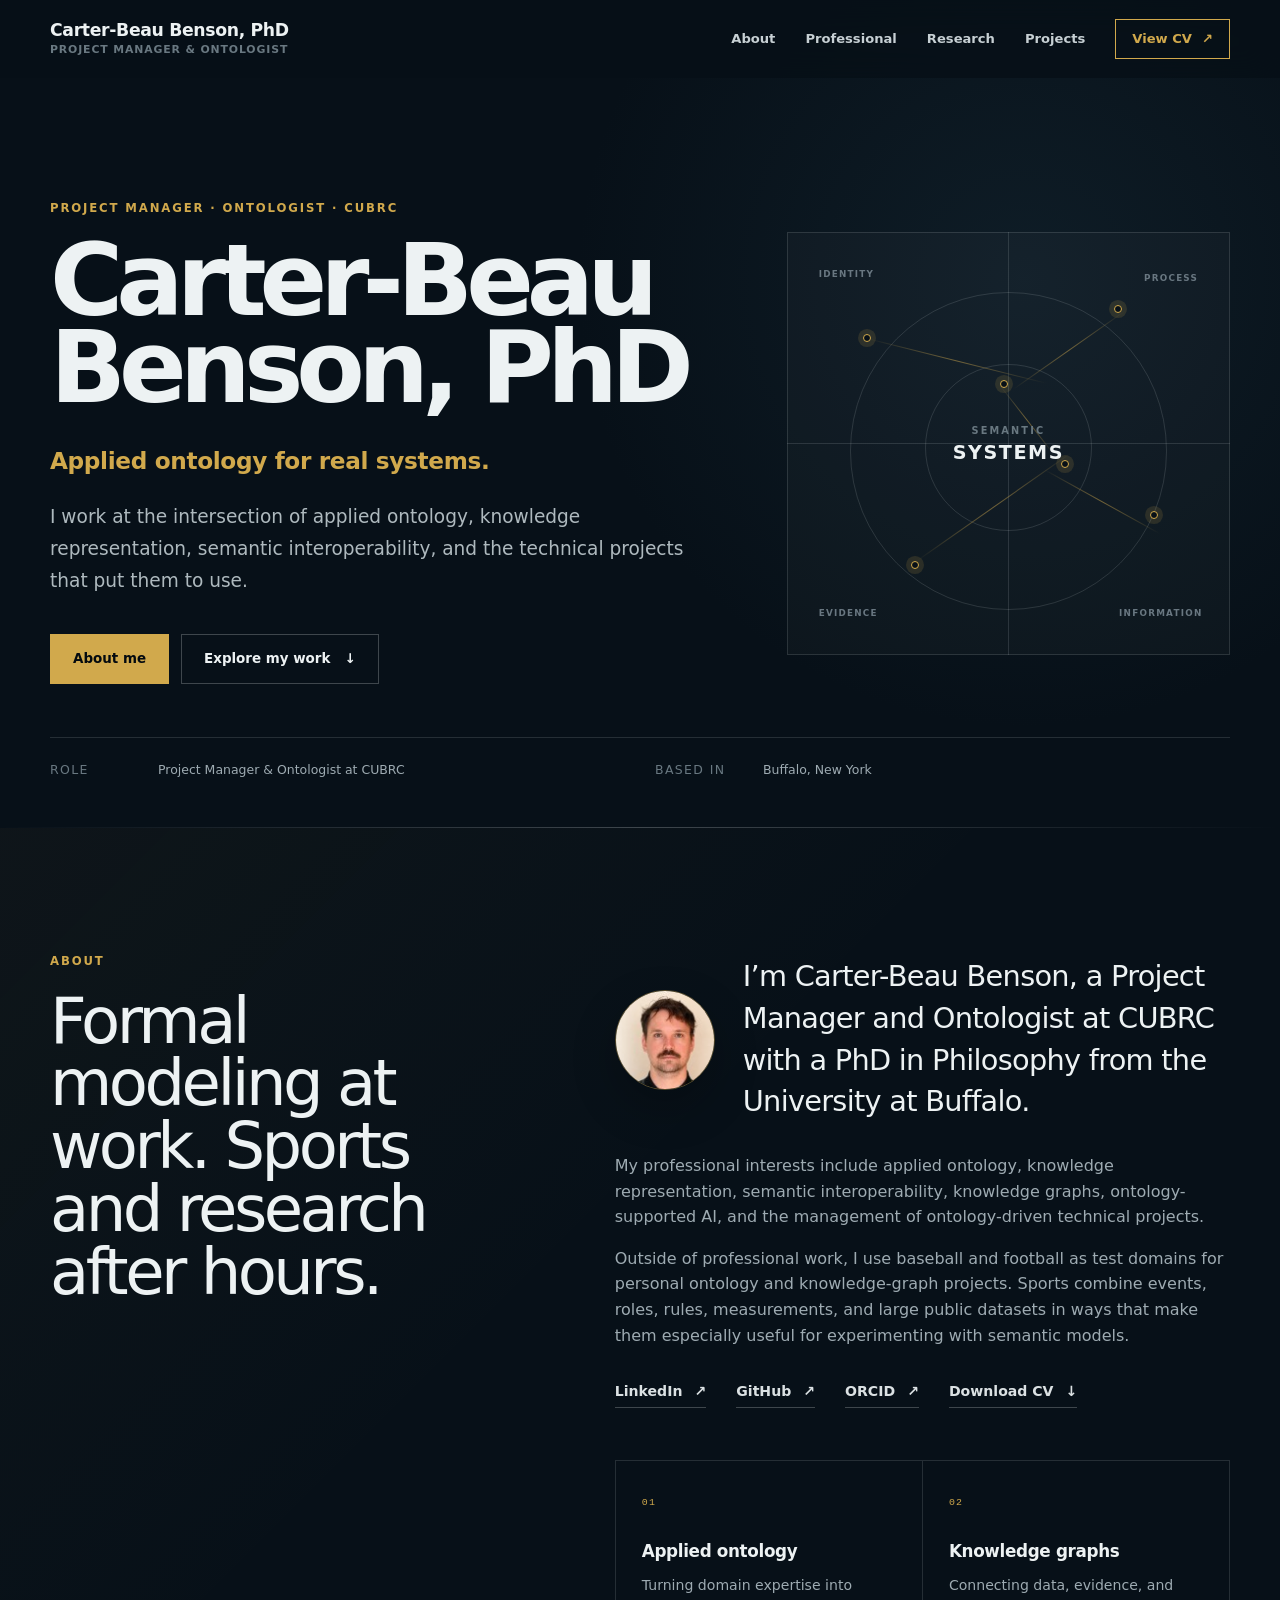
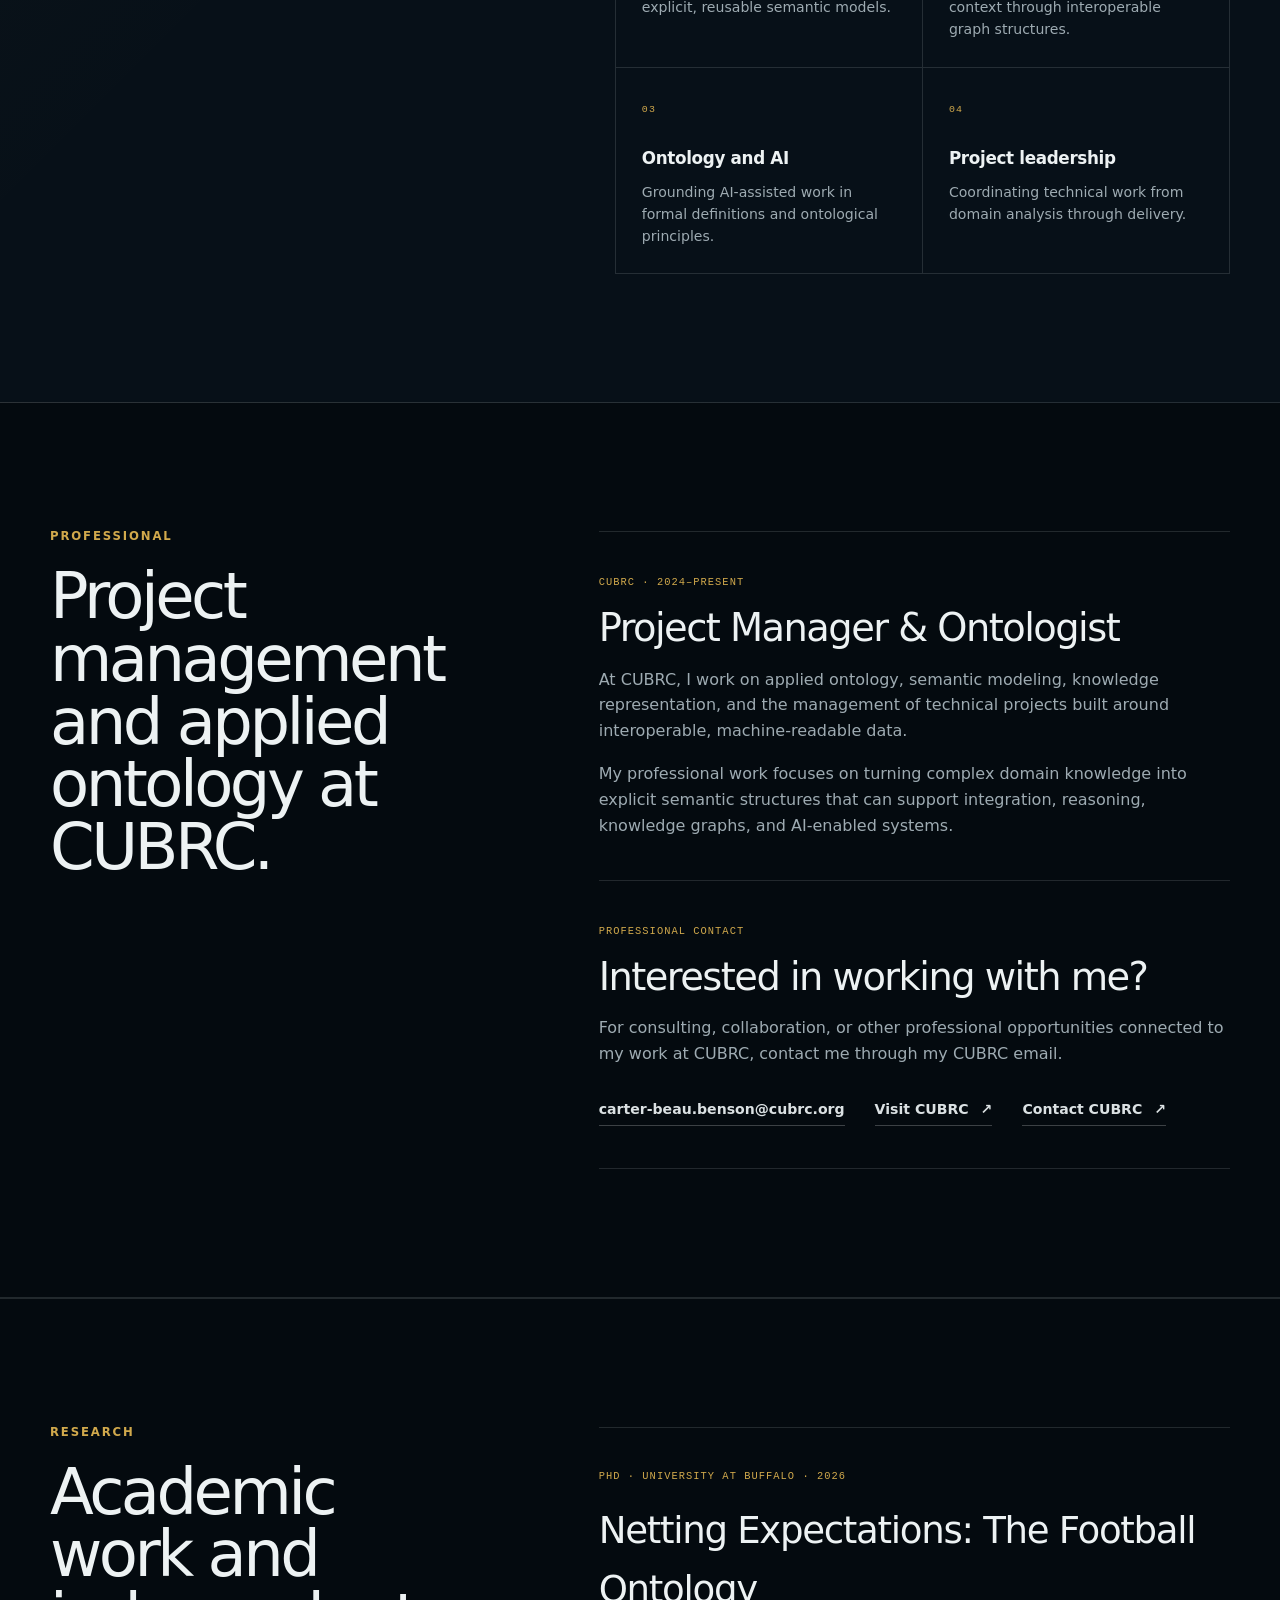
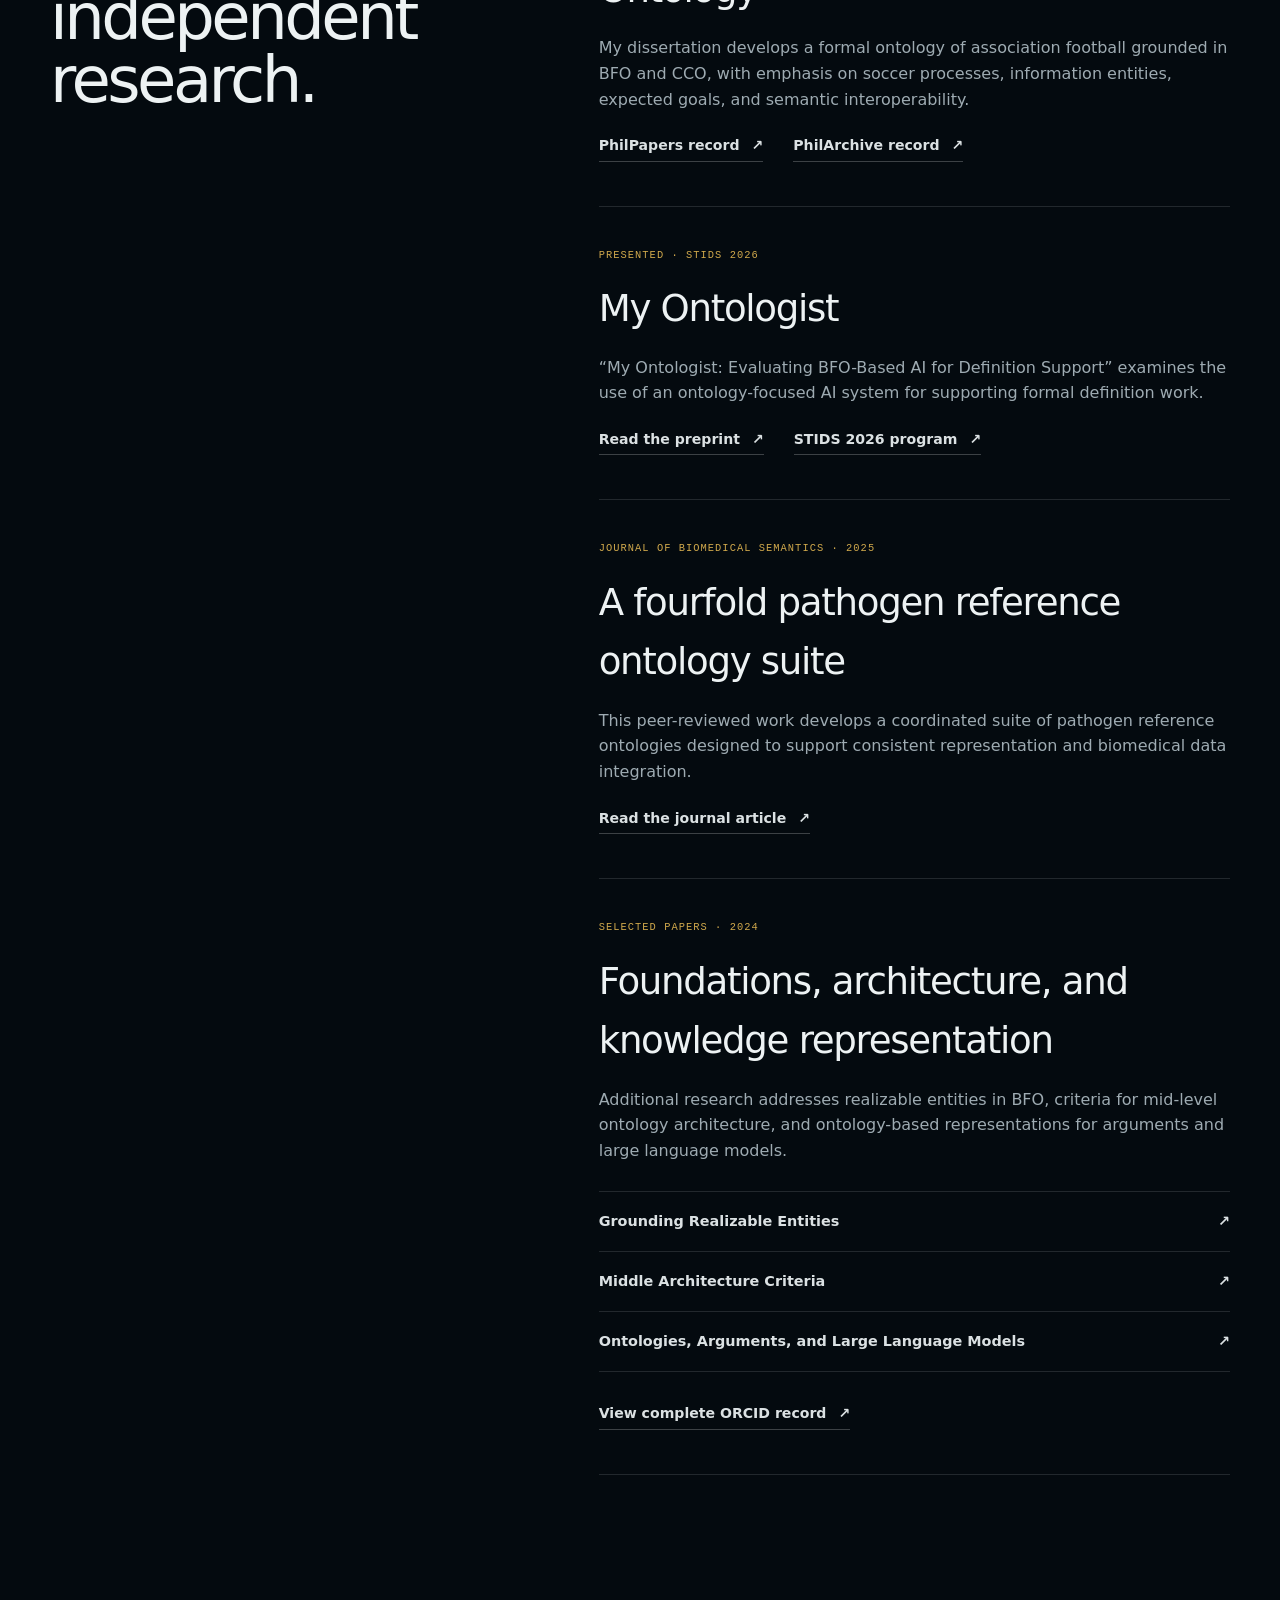
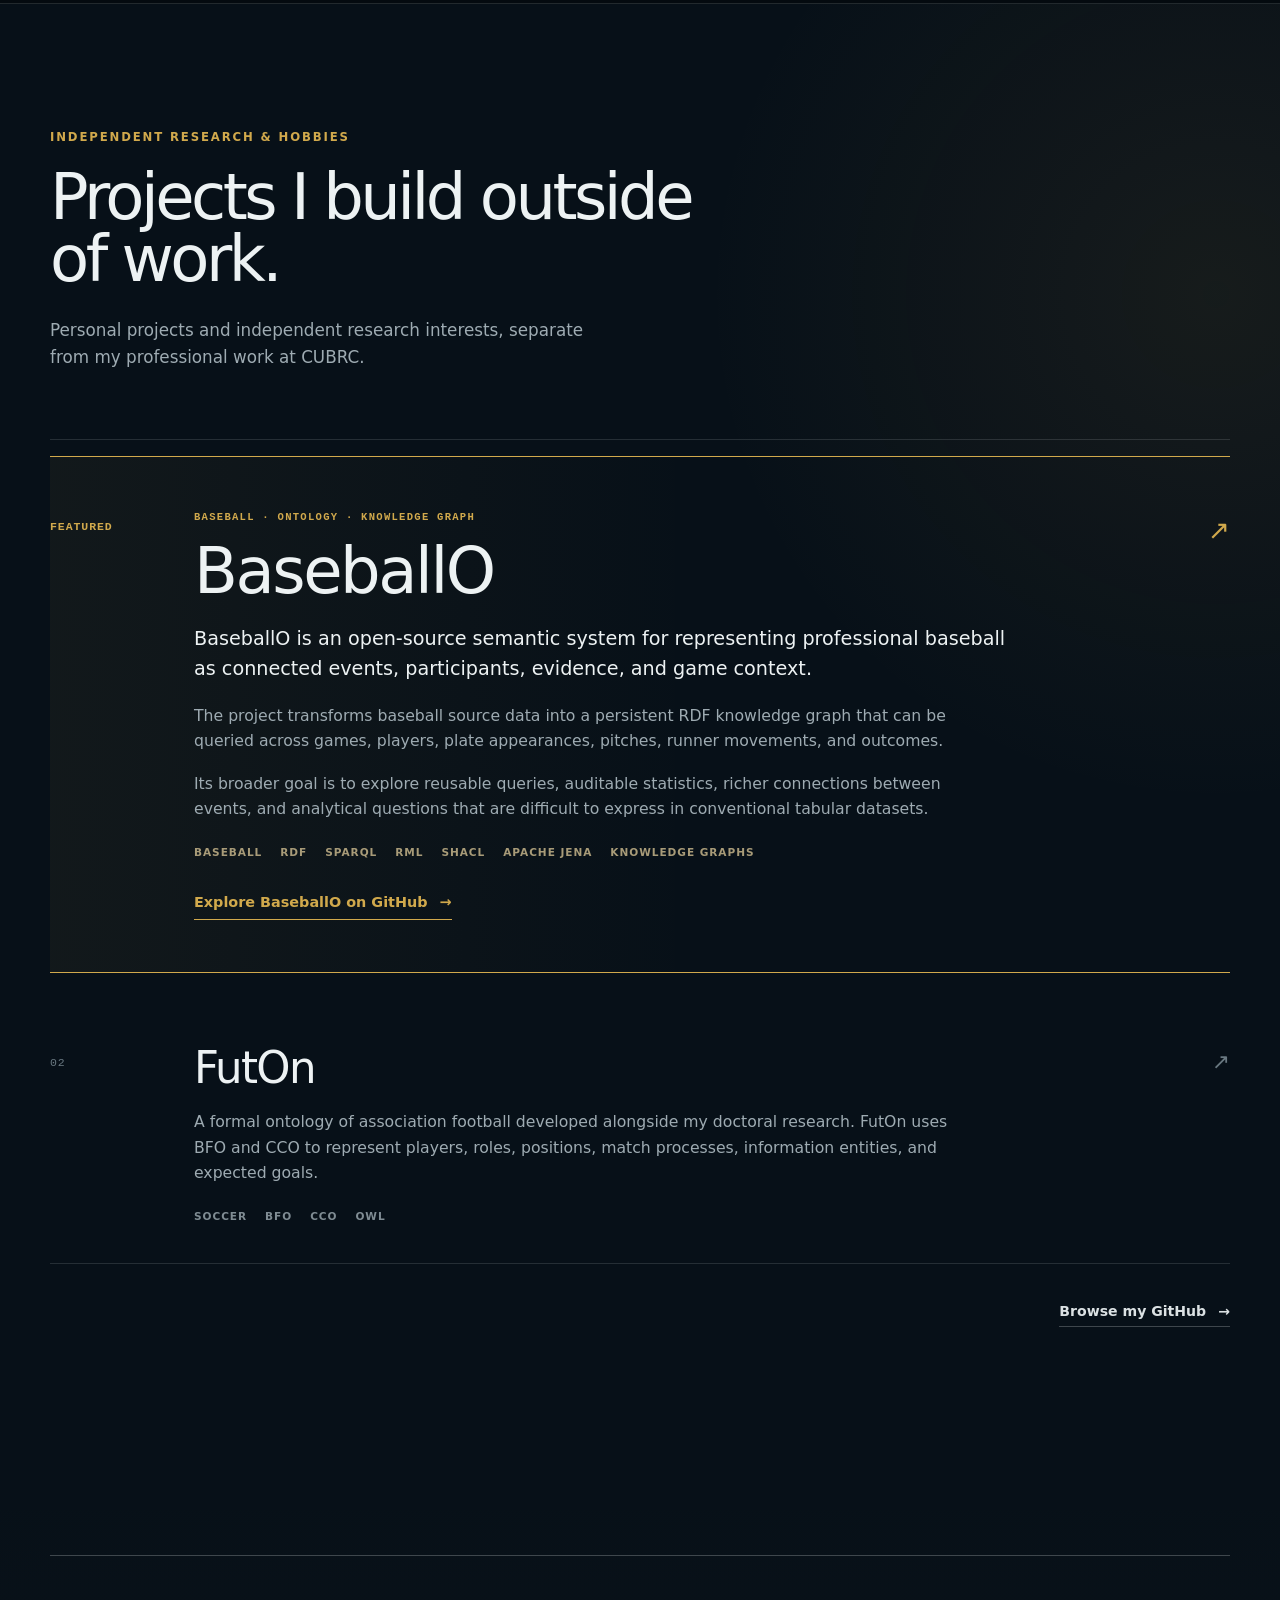
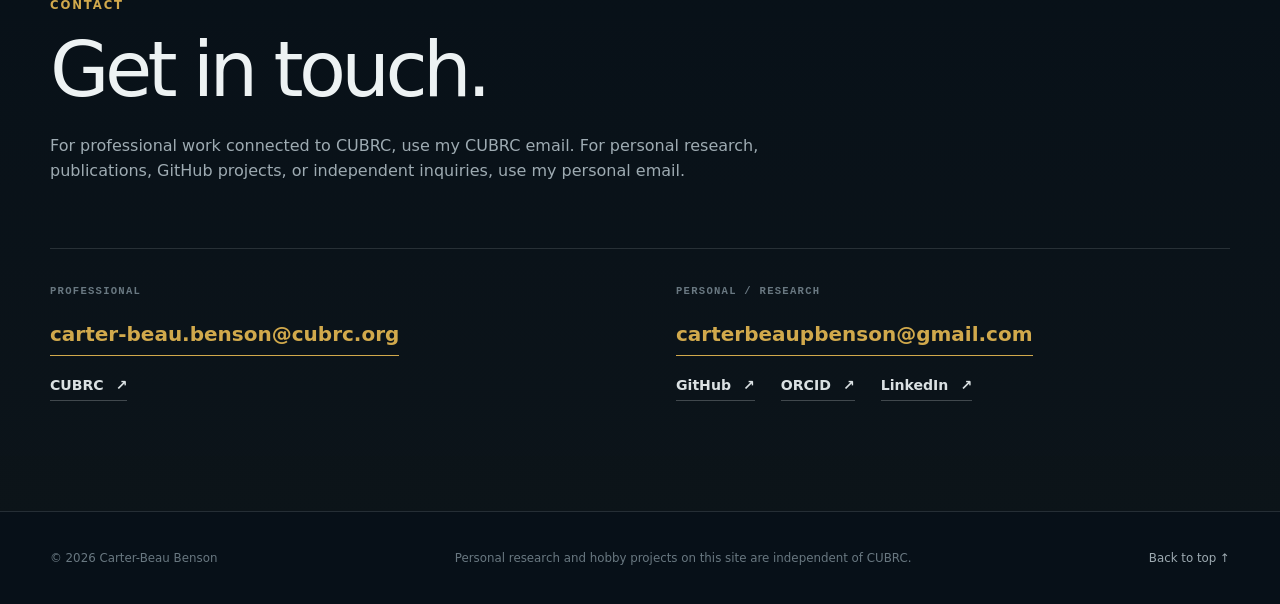
==== index.html @ 36128ff5 "Add headshot and downloadable CV" ====
<!doctype html>
<html lang="en">
<head>
  <meta charset="utf-8">
  <meta name="viewport" content="width=device-width, initial-scale=1">

  <title>Carter-Beau Benson, PhD | Ontologist &amp; Project Manager</title>
  <meta name="description" content="Carter-Beau Benson, PhD, is a project manager and ontologist at CUBRC in Buffalo, New York, specializing in applied ontology, knowledge graphs, semantic interoperability, and AI.">
  <meta name="author" content="Carter-Beau Benson">
  <meta name="robots" content="index, follow, max-image-preview:large">
  <meta name="google-site-verification" content="ydsdQN-cW3eKal6jK9Np4tlbRAz12TFwUGpYooYy6WM">
  <meta name="theme-color" content="#071018">
  <link rel="canonical" href="https://carterbeaubenson.github.io/personalsite/">

  <meta property="og:type" content="profile">
  <meta property="og:title" content="Carter-Beau Benson, PhD | Ontologist &amp; Project Manager">
  <meta property="og:description" content="Applied ontology, knowledge graphs, semantic interoperability, AI, and technical project management.">
  <meta property="og:url" content="https://carterbeaubenson.github.io/personalsite/">
  <meta property="og:image" content="https://carterbeaubenson.github.io/personalsite/assets/og.png">
  <meta property="og:image:width" content="1731">
  <meta property="og:image:height" content="909">
  <meta property="og:image:alt" content="Carter-Beau Benson, PhD — Ontologist and Project Manager">
  <meta property="profile:first_name" content="Carter-Beau">
  <meta property="profile:last_name" content="Benson">
  <meta name="twitter:card" content="summary_large_image">
  <meta name="twitter:image" content="https://carterbeaubenson.github.io/personalsite/assets/og.png">

  <script type="application/ld+json">
  {
    "@context": "https://schema.org",
    "@graph": [
      {
        "@type": "WebSite",
        "@id": "https://carterbeaubenson.github.io/personalsite/#website",
        "url": "https://carterbeaubenson.github.io/personalsite/",
        "name": "Carter-Beau Benson",
        "publisher": { "@id": "https://carterbeaubenson.github.io/personalsite/#person" }
      },
      {
        "@type": "ProfilePage",
        "@id": "https://carterbeaubenson.github.io/personalsite/#profile",
        "url": "https://carterbeaubenson.github.io/personalsite/",
        "name": "Carter-Beau Benson, PhD — Ontologist and Project Manager",
        "dateModified": "2026-10-28",
        "mainEntity": { "@id": "https://carterbeaubenson.github.io/personalsite/#person" },
        "isPartOf": { "@id": "https://carterbeaubenson.github.io/personalsite/#website" }
      },
      {
        "@type": "Person",
        "@id": "https://carterbeaubenson.github.io/personalsite/#person",
        "name": "Carter-Beau Benson",
        "givenName": "Carter-Beau",
        "familyName": "Benson",
        "honorificSuffix": "PhD",
        "url": "https://carterbeaubenson.github.io/personalsite/",
        "image": "https://carterbeaubenson.github.io/personalsite/assets/carter-beau-benson-headshot.jpg",
        "description": "Ontologist and project manager specializing in applied ontology, knowledge representation, semantic interoperability, knowledge graphs, and ontology-supported AI.",
        "jobTitle": ["Project Manager", "Ontologist"],
        "worksFor": {
          "@type": "Organization",
          "name": "CUBRC",
          "url": "https://www.cubrc.org/"
        },
        "alumniOf": {
          "@type": "CollegeOrUniversity",
          "name": "University at Buffalo"
        },
        "address": {
          "@type": "PostalAddress",
          "addressLocality": "Buffalo",
          "addressRegion": "NY",
          "addressCountry": "US"
        },
        "knowsAbout": [
          "Applied ontology",
          "Knowledge representation",
          "Knowledge graphs",
          "Semantic interoperability",
          "Ontology-supported artificial intelligence"
        ],
        "sameAs": [
          "https://www.linkedin.com/in/carterbeaubenson",
          "https://github.com/CarterBeauBenson",
          "https://orcid.org/0009-0006-5880-7503",
          "https://www.researchgate.net/profile/Carter-Beau-Benson"
        ],
        "subjectOf": [
          {
            "@type": "CreativeWork",
            "name": "Netting Expectations: The Football Ontology",
            "url": "https://philpapers.org/rec/BENNET"
          },
          {
            "@type": "ScholarlyArticle",
            "name": "A fourfold pathogen reference ontology suite",
            "url": "https://doi.org/10.1186/s13326-025-00333-6"
          },
          {
            "@type": "ScholarlyArticle",
            "name": "My Ontologist: Evaluating BFO-Based AI for Definition Support",
            "url": "https://arxiv.org/abs/2407.17657"
          }
        ]
      }
    ]
  }
  </script>

  <link rel="stylesheet" href="css/base.css">
  <link rel="stylesheet" href="css/header.css">
  <link rel="stylesheet" href="css/hero.css">
  <link rel="stylesheet" href="css/sections.css">
  <link rel="stylesheet" href="css/responsive.css">
  <script defer src="js/config.js"></script>
  <script defer src="js/main.js"></script>
</head>

<body>
  <a class="skip-link" href="#main">Skip to content</a>

  <header class="site-header" id="top">
    <div class="shell nav-shell">
      <a class="brand" href="#top" aria-label="Carter-Beau Benson home">
        <span class="brand-name">Carter-Beau Benson, PhD</span>
        <span class="brand-role">Project Manager &amp; Ontologist</span>
      </a>

      <button class="nav-toggle" type="button" aria-label="Open navigation" aria-expanded="false" aria-controls="site-nav">
        <span></span>
        <span></span>
      </button>

      <nav class="site-nav" id="site-nav" aria-label="Primary navigation">
        <a href="#about">About</a>
        <a href="#professional">Professional</a>
        <a href="#research">Research</a>
        <a href="#personal">Projects</a>
        <a class="nav-cv" href="assets/carter-beau-benson-cv.pdf" target="_blank" rel="noopener">
          View CV <span aria-hidden="true">↗</span>
        </a>
      </nav>
    </div>
  </header>

  <main id="main">
    <section class="hero section" aria-labelledby="page-title">
      <div class="shell hero-grid">
        <div class="hero-copy reveal">
          <p class="eyebrow">Project Manager · Ontologist · CUBRC</p>
          <h1 class="hero-name" id="page-title">Carter-Beau <span>Benson, PhD</span></h1>
          <p class="hero-title">Applied ontology for real systems.</p>
          <p class="hero-lede">
            I work at the intersection of applied ontology, knowledge representation,
            semantic interoperability, and the technical projects that put them to use.
          </p>
          <div class="hero-actions">
            <a class="button button-primary" href="#about">About me</a>
            <a class="button button-secondary" href="#professional">Explore my work <span aria-hidden="true">↓</span></a>
          </div>
        </div>

        <div class="hero-visual reveal" aria-hidden="true">
          <div class="system-map">
            <div class="map-label map-label-a">IDENTITY</div>
            <div class="map-label map-label-b">PROCESS</div>
            <div class="map-label map-label-c">INFORMATION</div>
            <div class="map-label map-label-d">EVIDENCE</div>
            <span class="node node-1"></span><span class="node node-2"></span>
            <span class="node node-3"></span><span class="node node-4"></span>
            <span class="node node-5"></span><span class="node node-6"></span>
            <span class="edge edge-1"></span><span class="edge edge-2"></span>
            <span class="edge edge-3"></span><span class="edge edge-4"></span>
            <span class="edge edge-5"></span>
            <div class="map-center"><span>SEMANTIC</span><strong>SYSTEMS</strong></div>
          </div>
        </div>
      </div>

      <div class="shell hero-meta reveal">
        <div><span class="meta-label">Role</span><span>Project Manager &amp; Ontologist at CUBRC</span></div>
        <div><span class="meta-label">Based in</span><span>Buffalo, New York</span></div>
      </div>
    </section>

    <section class="section about-section" id="about" aria-labelledby="about-title">
      <div class="shell about-grid">
        <div class="section-heading reveal">
          <p class="eyebrow">About</p>
          <h2 id="about-title">Formal modeling at work. Sports and research after hours.</h2>
        </div>

        <div class="about-copy reveal">
          <div class="about-intro">
            <img
              class="about-headshot"
              src="assets/carter-beau-benson-headshot.jpg"
              width="100"
              height="100"
              alt="Headshot of Carter-Beau Benson"
              loading="lazy"
              decoding="async"
            >
            <p class="about-lede">
              I’m Carter-Beau Benson, a Project Manager and Ontologist at CUBRC with a PhD in Philosophy from the University at Buffalo.
            </p>
          </div>
          <p>
            My professional interests include applied ontology, knowledge representation,
            semantic interoperability, knowledge graphs, ontology-supported AI, and the
            management of ontology-driven technical projects.
          </p>
          <p>
            Outside of professional work, I use baseball and football as test domains for
            personal ontology and knowledge-graph projects. Sports combine events, roles,
            rules, measurements, and large public datasets in ways that make them especially
            useful for experimenting with semantic models.
          </p>

          <div class="link-cluster" aria-label="Carter-Beau Benson profiles">
            <a class="text-link" href="https://www.linkedin.com/in/carterbeaubenson" data-config-href="linkedin" target="_blank" rel="me noopener">LinkedIn <span aria-hidden="true">↗</span></a>
            <a class="text-link" href="https://github.com/CarterBeauBenson" data-config-href="github" target="_blank" rel="me noopener">GitHub <span aria-hidden="true">↗</span></a>
            <a class="text-link" href="https://orcid.org/0009-0006-5880-7503" data-config-href="orcid" target="_blank" rel="me noopener">ORCID <span aria-hidden="true">↗</span></a>
            <a class="text-link" href="assets/carter-beau-benson-cv.pdf" download="Carter-Beau_Benson_CV_2026.pdf">Download CV <span aria-hidden="true">↓</span></a>
          </div>

          <div class="focus-grid" aria-label="Current areas of focus">
            <div class="focus-item">
              <span>01</span>
              <h3>Applied ontology</h3>
              <p>Turning domain expertise into explicit, reusable semantic models.</p>
            </div>
            <div class="focus-item">
              <span>02</span>
              <h3>Knowledge graphs</h3>
              <p>Connecting data, evidence, and context through interoperable graph structures.</p>
            </div>
            <div class="focus-item">
              <span>03</span>
              <h3>Ontology and AI</h3>
              <p>Grounding AI-assisted work in formal definitions and ontological principles.</p>
            </div>
            <div class="focus-item">
              <span>04</span>
              <h3>Project leadership</h3>
              <p>Coordinating technical work from domain analysis through delivery.</p>
            </div>
          </div>
        </div>
      </div>
    </section>

    <section class="section professional-section" id="professional" aria-labelledby="professional-title">
      <div class="shell two-column">
        <div class="section-heading sticky-heading reveal">
          <p class="eyebrow">Professional</p>
          <h2 id="professional-title">Project management and applied ontology at CUBRC.</h2>
        </div>

        <div class="professional-content">
          <article class="content-block reveal">
            <div class="research-meta">CUBRC · 2024–PRESENT</div>
            <h3>Project Manager &amp; Ontologist</h3>
            <p>At CUBRC, I work on applied ontology, semantic modeling, knowledge representation, and the management of technical projects built around interoperable, machine-readable data.</p>
            <p>My professional work focuses on turning complex domain knowledge into explicit semantic structures that can support integration, reasoning, knowledge graphs, and AI-enabled systems.</p>
          </article>

          <article class="content-block reveal">
            <div class="research-meta">PROFESSIONAL CONTACT</div>
            <h3>Interested in working with me?</h3>
            <p>For consulting, collaboration, or other professional opportunities connected to my work at CUBRC, contact me through my CUBRC email.</p>
            <div class="link-cluster">
              <a class="text-link" href="mailto:carter-beau.benson@cubrc.org" data-cubrc-email>carter-beau.benson@cubrc.org</a>
              <a class="text-link" href="https://www.cubrc.org/" data-config-href="cubrcWebsite" target="_blank" rel="noopener">Visit CUBRC <span aria-hidden="true">↗</span></a>
              <a class="text-link" href="https://www.cubrc.org/contact/" data-config-href="cubrcContact" target="_blank" rel="noopener">Contact CUBRC <span aria-hidden="true">↗</span></a>
            </div>
          </article>
        </div>
      </div>
    </section>

    <section class="section research-section" id="research" aria-labelledby="research-title">
      <div class="shell two-column">
        <div class="section-heading sticky-heading reveal">
          <p class="eyebrow">Research</p>
          <h2 id="research-title">Academic work and independent research.</h2>
        </div>

        <div class="research-list">
          <article class="research-item reveal">
            <div class="research-meta">PHD · UNIVERSITY AT BUFFALO · 2026</div>
            <h3>Netting Expectations: The Football Ontology</h3>
            <p>My dissertation develops a formal ontology of association football grounded in BFO and CCO, with emphasis on soccer processes, information entities, expected goals, and semantic interoperability.</p>
            <div class="link-cluster compact-links">
              <a class="text-link" href="https://philpapers.org/rec/BENNET" target="_blank" rel="noopener">PhilPapers record <span aria-hidden="true">↗</span></a>
              <a class="text-link" href="https://philarchive.org/rec/BENNET" target="_blank" rel="noopener">PhilArchive record <span aria-hidden="true">↗</span></a>
            </div>
          </article>

          <article class="research-item reveal">
            <div class="research-meta">PRESENTED · STIDS 2026</div>
            <h3>My Ontologist</h3>
            <p>“My Ontologist: Evaluating BFO-Based AI for Definition Support” examines the use of an ontology-focused AI system for supporting formal definition work.</p>
            <div class="link-cluster compact-links">
              <a class="text-link" href="https://arxiv.org/abs/2407.17657" target="_blank" rel="noopener">Read the preprint <span aria-hidden="true">↗</span></a>
              <a class="text-link" href="https://ncor-network.org/events/stids2026" target="_blank" rel="noopener">STIDS 2026 program <span aria-hidden="true">↗</span></a>
            </div>
          </article>

          <article class="research-item reveal">
            <div class="research-meta">JOURNAL OF BIOMEDICAL SEMANTICS · 2025</div>
            <h3>A fourfold pathogen reference ontology suite</h3>
            <p>This peer-reviewed work develops a coordinated suite of pathogen reference ontologies designed to support consistent representation and biomedical data integration.</p>
            <a class="text-link" href="https://doi.org/10.1186/s13326-025-00333-6" target="_blank" rel="noopener">Read the journal article <span aria-hidden="true">↗</span></a>
          </article>

          <article class="research-item reveal">
            <div class="research-meta">SELECTED PAPERS · 2024</div>
            <h3>Foundations, architecture, and knowledge representation</h3>
            <p>Additional research addresses realizable entities in BFO, criteria for mid-level ontology architecture, and ontology-based representations for arguments and large language models.</p>
            <div class="publication-links">
              <a href="https://arxiv.org/abs/2405.00197" target="_blank" rel="noopener"><span>Grounding Realizable Entities</span><span aria-hidden="true">↗</span></a>
              <a href="https://arxiv.org/abs/2404.17757" target="_blank" rel="noopener"><span>Middle Architecture Criteria</span><span aria-hidden="true">↗</span></a>
              <a href="https://philpapers.org/rec/BEVOAA" target="_blank" rel="noopener"><span>Ontologies, Arguments, and Large Language Models</span><span aria-hidden="true">↗</span></a>
            </div>
            <a class="text-link orcid-link" href="https://orcid.org/0009-0006-5880-7503" data-config-href="orcid" target="_blank" rel="me noopener">View complete ORCID record <span aria-hidden="true">↗</span></a>
          </article>
        </div>
      </div>
    </section>

    <section class="section work-section" id="personal" aria-labelledby="projects-title">
      <div class="shell">
        <div class="section-heading reveal">
          <p class="eyebrow">Independent research &amp; hobbies</p>
          <h2 id="projects-title">Projects I build outside of work.</h2>
          <p>Personal projects and independent research interests, separate from my professional work at CUBRC.</p>
        </div>

        <div class="project-list">
          <a class="project project-featured reveal" href="https://github.com/CarterBeauBenson/BaseballO" target="_blank" rel="noopener">
            <div class="project-number">FEATURED</div>
            <div class="project-main">
              <div class="project-topline">
                <div><p class="project-kicker">BASEBALL · ONTOLOGY · KNOWLEDGE GRAPH</p><h3>BaseballO</h3></div>
                <span class="project-arrow" aria-hidden="true">↗</span>
              </div>
              <p class="project-lede">BaseballO is an open-source semantic system for representing professional baseball as connected events, participants, evidence, and game context.</p>
              <p>The project transforms baseball source data into a persistent RDF knowledge graph that can be queried across games, players, plate appearances, pitches, runner movements, and outcomes.</p>
              <p>Its broader goal is to explore reusable queries, auditable statistics, richer connections between events, and analytical questions that are difficult to express in conventional tabular datasets.</p>
              <div class="tags"><span>Baseball</span><span>RDF</span><span>SPARQL</span><span>RML</span><span>SHACL</span><span>Apache Jena</span><span>Knowledge Graphs</span></div>
              <div class="project-cta">Explore BaseballO on GitHub <span aria-hidden="true">→</span></div>
            </div>
          </a>

          <a class="project reveal" href="https://github.com/CarterBeauBenson/ProvisionalFootballOntology-Soccer-" target="_blank" rel="noopener">
            <div class="project-number">02</div>
            <div class="project-main">
              <div class="project-topline"><h3>FutOn</h3><span class="project-arrow" aria-hidden="true">↗</span></div>
              <p>A formal ontology of association football developed alongside my doctoral research. FutOn uses BFO and CCO to represent players, roles, positions, match processes, information entities, and expected goals.</p>
              <div class="tags"><span>Soccer</span><span>BFO</span><span>CCO</span><span>OWL</span></div>
            </div>
          </a>
        </div>

        <div class="section-link-row reveal">
          <a class="text-link" href="https://github.com/CarterBeauBenson" data-config-href="github" target="_blank" rel="me noopener">Browse my GitHub <span aria-hidden="true">→</span></a>
        </div>
      </div>
    </section>

    <section class="contact section" id="contact" aria-labelledby="contact-title">
      <div class="shell contact-inner reveal">
        <p class="eyebrow">Contact</p>
        <div class="contact-line">
          <div>
            <h2 id="contact-title">Get in touch.</h2>
            <p>For professional work connected to CUBRC, use my CUBRC email. For personal research, publications, GitHub projects, or independent inquiries, use my personal email.</p>
          </div>
        </div>

        <div class="contact-options">
          <div class="contact-option">
            <span class="contact-label">PROFESSIONAL</span>
            <a class="contact-email" href="mailto:carter-beau.benson@cubrc.org" data-cubrc-email>carter-beau.benson@cubrc.org</a>
            <a class="text-link" href="https://www.cubrc.org/" data-config-href="cubrcWebsite" target="_blank" rel="noopener">CUBRC <span aria-hidden="true">↗</span></a>
          </div>

          <div class="contact-option">
            <span class="contact-label">PERSONAL / RESEARCH</span>
            <a class="contact-email" href="mailto:carterbeaupbenson@gmail.com" data-personal-email>carterbeaupbenson@gmail.com</a>
            <div class="contact-socials">
              <a class="text-link" href="https://github.com/CarterBeauBenson" data-config-href="github" target="_blank" rel="me noopener">GitHub <span aria-hidden="true">↗</span></a>
              <a class="text-link" href="https://orcid.org/0009-0006-5880-7503" data-config-href="orcid" target="_blank" rel="me noopener">ORCID <span aria-hidden="true">↗</span></a>
              <a class="text-link" href="https://www.linkedin.com/in/carterbeaubenson" data-config-href="linkedin" target="_blank" rel="me noopener">LinkedIn <span aria-hidden="true">↗</span></a>
            </div>
          </div>
        </div>
      </div>
    </section>
  </main>

  <footer class="site-footer">
    <div class="shell footer-inner">
      <p>© <span id="year"></span> Carter-Beau Benson</p>
      <p>Personal research and hobby projects on this site are independent of CUBRC.</p>
      <a href="#top">Back to top <span aria-hidden="true">↑</span></a>
    </div>
  </footer>
</body>
</html>
---- css/base.css ----
:root {
  --bg: #071018;
  --bg-deep: #040a0f;
  --surface: #0b1620;

  --text: #edf2f3;
  --muted: #9eabb2;
  --muted-2: #697881;

  --line: rgba(237, 242, 243, 0.13);
  --line-strong: rgba(237, 242, 243, 0.24);

  --accent: #d1a94c;
  --accent-soft: rgba(209, 169, 76, 0.14);

  --max-width: 1180px;
  --header-height: 78px;

  --ease: cubic-bezier(0.2, 0.75, 0.25, 1);
}

*,
*::before,
*::after {
  box-sizing: border-box;
}

html {
  scroll-behavior: smooth;
  scroll-padding-top: calc(var(--header-height) + 24px);
}

body {
  margin: 0;
  min-width: 320px;

  background:
    radial-gradient(
      circle at 80% 4%,
      rgba(34, 62, 77, 0.28),
      transparent 28rem
    ),
    var(--bg);

  color: var(--text);

  font-family:
    Inter,
    ui-sans-serif,
    system-ui,
    -apple-system,
    BlinkMacSystemFont,
    "Segoe UI",
    sans-serif;

  font-size: 16px;
  line-height: 1.6;

  -webkit-font-smoothing: antialiased;
  text-rendering: optimizeLegibility;
}

body.menu-open {
  overflow: hidden;
}

a {
  color: inherit;
  text-decoration: none;
}

button {
  color: inherit;
  font: inherit;
}

img {
  display: block;
  max-width: 100%;
}

::selection {
  background: var(--accent);
  color: var(--bg-deep);
}

.shell {
  width: min(
    calc(100% - 48px),
    var(--max-width)
  );

  margin-inline: auto;
}

.section {
  position: relative;
  padding: 128px 0;
}

.eyebrow {
  margin: 0 0 22px;

  color: var(--accent);

  font-size: 0.73rem;
  font-weight: 700;
  letter-spacing: 0.16em;
  line-height: 1;

  text-transform: uppercase;
}

.skip-link {
  position: fixed;
  z-index: 1000;

  top: 12px;
  left: 12px;

  padding: 10px 14px;

  background: var(--text);
  color: var(--bg);

  transform: translateY(-160%);
}

.skip-link:focus {
  transform: translateY(0);
}

.load-error,
.noscript-message {
  width: min(
    calc(100% - 48px),
    var(--max-width)
  );

  margin: 100px auto;
  padding: 20px;

  border: 1px solid var(--line);

  color: var(--muted);
}

.reveal {
  opacity: 0;
  transform: translateY(18px);

  transition:
    opacity 700ms var(--ease),
    transform 700ms var(--ease);
}

.reveal.visible {
  opacity: 1;
  transform: translateY(0);
}

@media (prefers-reduced-motion: reduce) {
  html {
    scroll-behavior: auto;
  }

  .reveal {
    opacity: 1;
    transform: none;
    transition: none;
  }
}
---- css/header.css ----
.site-header {
  position: fixed;
  z-index: 100;
  inset: 0 0 auto;

  height: var(--header-height);

  background: rgba(7, 16, 24, 0.9);
  border-bottom: 1px solid transparent;

  backdrop-filter: blur(16px);

  transition:
    background 220ms ease,
    border-color 220ms ease;
}

.site-header.scrolled {
  background: rgba(7, 16, 24, 0.97);
  border-bottom-color: var(--line);
}

.nav-shell {
  height: 100%;

  display: flex;
  align-items: center;
  justify-content: space-between;

  gap: 36px;
}

.brand {
  display: flex;
  flex-direction: column;
  justify-content: center;

  gap: 2px;

  min-width: 0;
}

.brand-name {
  color: var(--text);

  font-size: 1.08rem;
  font-weight: 700;
  letter-spacing: -0.02em;
  line-height: 1.15;
}

.brand-role {
  color: var(--muted-2);

  font-size: 0.68rem;
  font-weight: 600;
  letter-spacing: 0.08em;
  line-height: 1.2;

  text-transform: uppercase;
}

.site-nav {
  display: flex;
  align-items: center;

  gap: 30px;
}

.site-nav > a {
  position: relative;

  color: #c7d0d4;

  font-size: 0.82rem;
  font-weight: 560;

  transition:
    color 180ms ease,
    border-color 180ms ease,
    background 180ms ease;
}

.site-nav > a:not(.nav-cv)::after {
  content: "";

  position: absolute;

  left: 0;
  right: 100%;
  bottom: -7px;

  height: 1px;

  background: var(--accent);

  transition: right 180ms ease;
}

.site-nav > a:not(.nav-cv):hover,
.site-nav > a:not(.nav-cv):focus-visible {
  color: var(--text);
}

.site-nav > a:not(.nav-cv):hover::after,
.site-nav > a:not(.nav-cv):focus-visible::after {
  right: 0;
}

.nav-cv {
  min-height: 40px;

  display: inline-flex;
  align-items: center;
  justify-content: center;

  gap: 10px;

  padding: 0 16px;

  border: 1px solid var(--accent);

  color: var(--accent) !important;

  font-weight: 700 !important;
}

.nav-cv:hover,
.nav-cv:focus-visible {
  background: var(--accent);
  color: var(--bg-deep) !important;
}

.nav-toggle {
  display: none;

  width: 42px;
  height: 42px;

  padding: 0;

  border: 0;
  background: transparent;

  cursor: pointer;
}

.nav-toggle span {
  display: block;

  width: 24px;
  height: 1px;

  margin: 6px auto;

  background: var(--text);

  transition:
    transform 220ms ease,
    opacity 220ms ease;
}

body.menu-open .nav-toggle span:first-child {
  transform: translateY(3.5px) rotate(45deg);
}

body.menu-open .nav-toggle span:last-child {
  transform: translateY(-3.5px) rotate(-45deg);
}
---- css/hero.css ----
.hero {
  min-height: min(900px, 92svh);

  display: flex;
  flex-direction: column;
  justify-content: center;

  padding-top: calc(var(--header-height) + 72px);
  padding-bottom: 48px;

  overflow: hidden;
}

.hero::after {
  content: "";

  position: absolute;
  inset: auto 0 0;

  height: 1px;

  background:
    linear-gradient(
      to right,
      transparent,
      var(--line-strong),
      transparent
    );
}

.hero-grid {
  flex: 1;

  display: grid;
  grid-template-columns:
    minmax(0, 1.2fr)
    minmax(340px, 0.8fr);

  align-items: center;

  gap: 72px;
}

.hero-copy {
  padding: 42px 0;
}

.hero-name {
  max-width: 820px;

  margin: 0;

  color: var(--text);

  font-size: clamp(4rem, 7.8vw, 7.5rem);
  font-weight: 560;
  letter-spacing: -0.07em;
  line-height: 0.88;
}

.hero-name span {
  display: block;

  color: var(--text);
}

.hero-title {
  margin: 30px 0 0;

  color: var(--accent);

  font-size: clamp(1.1rem, 1.9vw, 1.45rem);
  font-weight: 600;
  letter-spacing: -0.015em;
}

.hero-lede {
  max-width: 680px;

  margin: 22px 0 0;

  color: #aeb9be;

  font-size: clamp(1rem, 1.45vw, 1.18rem);
  line-height: 1.7;
}

.hero-actions {
  display: flex;
  flex-wrap: wrap;

  gap: 12px;

  margin-top: 38px;
}

.button {
  min-height: 50px;

  display: inline-flex;
  align-items: center;
  justify-content: center;

  gap: 14px;

  padding: 0 22px;

  border: 1px solid var(--line-strong);

  font-size: 0.84rem;
  font-weight: 650;

  transition:
    transform 200ms var(--ease),
    border-color 200ms ease,
    background 200ms ease,
    color 200ms ease;
}

.button:hover {
  transform: translateY(-2px);
}

.button-primary {
  background: var(--accent);
  border-color: var(--accent);

  color: var(--bg-deep);
}

.button-primary:hover {
  background: var(--text);
  border-color: var(--text);
}

.button-secondary {
  color: var(--text);
}

.button-secondary:hover {
  border-color: var(--accent);

  color: var(--accent);
}


/* SEMANTIC SYSTEM VISUAL */

.hero-visual {
  position: relative;

  min-height: 470px;
}

.system-map {
  position: absolute;

  inset: 5% 0;

  border: 1px solid var(--line);

  background:
    linear-gradient(
      rgba(255, 255, 255, 0.025),
      rgba(255, 255, 255, 0.025)
    ),
    linear-gradient(
      to right,
      transparent 49.85%,
      var(--line) 50%,
      transparent 50.15%
    ),
    linear-gradient(
      to bottom,
      transparent 49.85%,
      var(--line) 50%,
      transparent 50.15%
    );

  overflow: hidden;
}

.system-map::before,
.system-map::after {
  content: "";

  position: absolute;

  border: 1px solid var(--line);
  border-radius: 50%;
}

.system-map::before {
  width: 72%;
  aspect-ratio: 1;

  left: 14%;
  top: 14%;
}

.system-map::after {
  width: 38%;
  aspect-ratio: 1;

  left: 31%;
  top: 31%;
}

.map-center {
  position: absolute;
  z-index: 5;

  left: 50%;
  top: 50%;

  display: flex;
  flex-direction: column;

  transform: translate(-50%, -50%);

  text-align: center;
  line-height: 1;
}

.map-center span {
  color: var(--muted-2);

  font-size: 0.61rem;
  font-weight: 700;
  letter-spacing: 0.22em;
}

.map-center strong {
  margin-top: 8px;

  font-size: 1.2rem;
  font-weight: 550;
  letter-spacing: 0.08em;
}

.node {
  position: absolute;
  z-index: 3;

  width: 8px;
  height: 8px;

  border: 1px solid var(--accent);
  border-radius: 50%;

  background: var(--bg);

  box-shadow:
    0 0 0 5px var(--accent-soft);
}

.node-1 {
  left: 17%;
  top: 24%;
}

.node-2 {
  left: 74%;
  top: 17%;
}

.node-3 {
  left: 82%;
  top: 66%;
}

.node-4 {
  left: 28%;
  top: 78%;
}

.node-5 {
  left: 48%;
  top: 35%;
}

.node-6 {
  left: 62%;
  top: 54%;
}

.edge {
  position: absolute;
  z-index: 2;

  height: 1px;

  background:
    linear-gradient(
      to right,
      transparent,
      rgba(209, 169, 76, 0.5),
      transparent
    );

  transform-origin: left center;
}

.edge-1 {
  width: 42%;
  left: 18%;
  top: 25%;

  transform: rotate(14deg);
}

.edge-2 {
  width: 31%;
  left: 51%;
  top: 37%;

  transform: rotate(-35deg);
}

.edge-3 {
  width: 30%;
  left: 58%;
  top: 56%;

  transform: rotate(29deg);
}

.edge-4 {
  width: 43%;
  left: 29%;
  top: 78%;

  transform: rotate(-35deg);
}

.edge-5 {
  width: 20%;
  left: 48%;
  top: 36%;

  transform: rotate(52deg);
}

.map-label {
  position: absolute;

  color: #697781;

  font-size: 0.55rem;
  font-weight: 700;
  letter-spacing: 0.14em;
}

.map-label-a {
  left: 7%;
  top: 8%;
}

.map-label-b {
  right: 7%;
  top: 9%;
}

.map-label-c {
  right: 6%;
  bottom: 8%;
}

.map-label-d {
  left: 7%;
  bottom: 8%;
}


/* HERO CONTACT STRIP */

.hero-meta {
  display: grid;
  grid-template-columns: 1fr 1fr;

  gap: 30px;

  padding-top: 22px;

  border-top: 1px solid var(--line);

  color: var(--muted);

  font-size: 0.78rem;
}

.hero-meta > div {
  display: flex;

  gap: 20px;
}

.hero-meta a {
  transition: color 180ms ease;
}

.hero-meta a:hover {
  color: var(--accent);
}

.meta-label {
  min-width: 88px;

  color: var(--muted-2);

  text-transform: uppercase;
  letter-spacing: 0.11em;
}
---- css/sections.css ----
.section-heading {
  max-width: 680px;
  margin-bottom: 68px;
}

.section-heading h2 {
  margin: 0;

  font-size: clamp(2.5rem, 5vw, 4.8rem);
  font-weight: 500;
  letter-spacing: -0.055em;
  line-height: 0.98;
}

.section-heading > p:last-child {
  max-width: 560px;
  margin: 26px 0 0;

  color: var(--muted);

  font-size: 1.05rem;
}

.two-column {
  display: grid;
  grid-template-columns: 0.82fr 1.18fr;

  gap: 110px;
}

.sticky-heading {
  position: sticky;

  top: calc(var(--header-height) + 60px);

  align-self: start;

  margin-bottom: 0;
}


/* PROFESSIONAL */

.professional-section {
  background: var(--bg-deep);

  border-bottom: 1px solid var(--line);
}

.professional-content {
  border-top: 1px solid var(--line);
}

.content-block {
  padding: 42px 0;

  border-bottom: 1px solid var(--line);
}

.content-block h3 {
  margin: 0;

  font-size: clamp(1.7rem, 3vw, 2.6rem);
  font-weight: 500;
  letter-spacing: -0.04em;
  line-height: 1.08;
}

.content-block p {
  max-width: 720px;

  margin: 18px 0 0;

  color: var(--muted);
}

.research-meta {
  margin-bottom: 16px;

  color: var(--accent);

  font-family:
    ui-monospace,
    SFMono-Regular,
    Menlo,
    Consolas,
    monospace;

  font-size: 0.65rem;
  letter-spacing: 0.1em;
}

.link-cluster {
  display: flex;
  flex-wrap: wrap;

  gap: 20px 30px;

  margin-top: 32px;
}


/* PERSONAL PROJECTS */

.work-section {
  background:
    radial-gradient(
      circle at 95% 20%,
      rgba(209, 169, 76, 0.075),
      transparent 32rem
    ),
    var(--bg);
}

.project-list {
  border-top: 1px solid var(--line);
}

.project {
  display: grid;
  grid-template-columns: 110px 1fr;

  gap: 34px;

  padding: 38px 0;

  border-bottom: 1px solid var(--line);

  transition:
    padding 300ms var(--ease),
    background 300ms ease,
    border-color 300ms ease;
}

a.project:hover {
  padding-left: 18px;
  padding-right: 18px;

  background: rgba(255, 255, 255, 0.022);
}

.project-number {
  padding-top: 9px;

  color: var(--muted-2);

  font-family:
    ui-monospace,
    SFMono-Regular,
    Menlo,
    Consolas,
    monospace;

  font-size: 0.72rem;
  letter-spacing: 0.08em;
}

.project-main {
  min-width: 0;
}

.project-topline {
  display: flex;
  align-items: flex-start;
  justify-content: space-between;

  gap: 20px;
}

.project h3 {
  margin: 0;

  font-size: clamp(1.65rem, 3.4vw, 3rem);
  font-weight: 480;
  letter-spacing: -0.038em;
  line-height: 1.06;
}

.project-arrow {
  color: var(--muted-2);

  font-size: 1.35rem;

  transition:
    color 200ms ease,
    transform 200ms var(--ease);
}

a.project:hover .project-arrow {
  color: var(--accent);

  transform: translate(4px, -4px);
}

.project p {
  max-width: 760px;

  margin: 18px 0 0;

  color: var(--muted);

  font-size: 0.98rem;
}

.project-kicker {
  margin: 0 0 12px !important;

  color: var(--accent) !important;

  font-family:
    ui-monospace,
    SFMono-Regular,
    Menlo,
    Consolas,
    monospace;

  font-size: 0.66rem !important;
  font-weight: 700;
  letter-spacing: 0.12em;
}

.project-lede {
  max-width: 820px !important;

  color: var(--text) !important;

  font-size: clamp(1.08rem, 1.5vw, 1.25rem) !important;
  line-height: 1.6;
}


/* FEATURED BASEBALLO */

.project-featured {
  position: relative;

  margin: 16px 0 34px;

  padding-top: 52px;
  padding-bottom: 52px;

  border-top: 1px solid var(--accent);
  border-bottom: 1px solid var(--accent);

  background:
    linear-gradient(
      90deg,
      rgba(209, 169, 76, 0.055),
      transparent 55%
    );
}

.project-featured .project-number {
  color: var(--accent);

  font-weight: 700;
}

.project-featured h3 {
  font-size: clamp(2.5rem, 5vw, 4.8rem);

  color: var(--text);
}

.project-featured .project-arrow {
  color: var(--accent);

  font-size: 1.65rem;
}

.project-featured:hover {
  background:
    linear-gradient(
      90deg,
      rgba(209, 169, 76, 0.1),
      rgba(255, 255, 255, 0.015) 60%,
      transparent
    );
}

.project-cta {
  display: inline-flex;
  align-items: center;

  gap: 12px;

  margin-top: 30px;
  padding-bottom: 5px;

  border-bottom: 1px solid var(--accent);

  color: var(--accent);

  font-size: 0.9rem;
  font-weight: 700;
}

.tags {
  display: flex;
  flex-wrap: wrap;

  gap: 10px 18px;

  margin-top: 23px;
}

.tags span {
  color: #7f8c93;

  font-size: 0.66rem;
  font-weight: 650;
  letter-spacing: 0.09em;

  text-transform: uppercase;
}

.project-featured .tags span {
  color: #a89b78;
}

.section-link-row {
  margin-top: 34px;

  text-align: right;
}


/* RESEARCH */

.research-section {
  background: var(--bg-deep);

  border-top: 1px solid var(--line);
  border-bottom: 1px solid var(--line);
}

.research-list {
  border-top: 1px solid var(--line);
}

.research-item {
  padding: 40px 0 44px;

  border-bottom: 1px solid var(--line);
}

.research-item h3 {
  margin: 0;

  font-size: clamp(1.6rem, 2.9vw, 2.45rem);
  font-weight: 500;
  letter-spacing: -0.035em;
}

.research-item p {
  margin: 16px 0 0;

  color: var(--muted);
}

.research-item .text-link {
  margin-top: 22px;
}

.compact-links {
  margin-top: 22px;
}

.compact-links .text-link {
  margin-top: 0;
}

.publication-links {
  display: grid;

  margin-top: 28px;

  border-top: 1px solid var(--line);
}

.publication-links a {
  display: flex;
  align-items: center;
  justify-content: space-between;

  gap: 24px;

  padding: 18px 0;

  border-bottom: 1px solid var(--line);

  color: #dbe1e3;

  font-size: 0.9rem;
  font-weight: 600;

  transition:
    color 180ms ease,
    padding 220ms var(--ease);
}

.publication-links a:hover {
  padding-left: 10px;

  color: var(--accent);
}

.orcid-link {
  margin-top: 30px !important;
}


/* ABOUT */

.about-section {
  background:
    linear-gradient(
      135deg,
      rgba(209, 169, 76, 0.035),
      transparent 42%
    );

  border-bottom: 1px solid var(--line);
}

.about-grid {
  display: grid;
  grid-template-columns: 0.85fr 1.15fr;

  gap: 110px;
}

.about-grid .section-heading {
  margin-bottom: 0;
}

.about-copy {
  max-width: 690px;
}

.about-intro {
  display: grid;
  grid-template-columns: 100px 1fr;
  align-items: center;

  gap: 28px;
  margin-bottom: 30px;
}

.about-headshot {
  display: block;

  width: 100px;
  height: 100px;

  border: 1px solid rgba(209, 169, 76, 0.4);
  border-radius: 50%;

  object-fit: cover;
  box-shadow: 0 18px 45px rgba(0, 0, 0, 0.24);
}

.about-copy p {
  color: var(--muted);

  font-size: 1rem;
}

.about-copy .about-lede {
  margin: 0;

  color: var(--text);

  font-size: clamp(1.35rem, 2.25vw, 1.8rem);
  letter-spacing: -0.025em;
  line-height: 1.45;
}

.focus-grid {
  display: grid;
  grid-template-columns: 1fr 1fr;

  margin-top: 52px;

  border-top: 1px solid var(--line);
  border-left: 1px solid var(--line);
}

.focus-item {
  min-height: 185px;

  padding: 26px;

  border-right: 1px solid var(--line);
  border-bottom: 1px solid var(--line);
}

.focus-item > span {
  color: var(--accent);

  font-family:
    ui-monospace,
    SFMono-Regular,
    Menlo,
    Consolas,
    monospace;

  font-size: 0.62rem;
  letter-spacing: 0.12em;
}

.focus-item h3 {
  margin: 26px 0 0;

  font-size: 1.05rem;
  font-weight: 600;
  letter-spacing: -0.02em;
}

.focus-item p {
  margin: 10px 0 0;

  font-size: 0.88rem;
  line-height: 1.55;
}


/* GENERAL LINKS */

.text-link {
  display: inline-flex;
  align-items: center;

  gap: 12px;

  padding-bottom: 4px;

  border-bottom: 1px solid var(--line-strong);

  color: #dbe1e3;

  font-size: 0.88rem;
  font-weight: 600;

  transition:
    color 180ms ease,
    border-color 180ms ease;
}

.text-link:hover {
  color: var(--accent);

  border-color: var(--accent);
}


/* CONTACT */

.contact {
  padding-top: 100px;
  padding-bottom: 110px;

  background:
    linear-gradient(
      to bottom,
      transparent,
      rgba(209, 169, 76, 0.025)
    ),
    var(--bg);
}

.contact-inner {
  padding-top: 44px;

  border-top: 1px solid var(--line-strong);
}

.contact-line {
  display: block;
}

.contact-line h2 {
  max-width: 760px;

  margin: 0;

  font-size: clamp(2.8rem, 6vw, 5.8rem);
  font-weight: 480;
  letter-spacing: -0.06em;
  line-height: 0.95;
}

.contact-line p {
  max-width: 720px;

  margin: 26px 0 0;

  color: var(--muted);

  font-size: 1rem;
}

.contact-options {
  display: grid;
  grid-template-columns: 1fr 1fr;

  gap: 72px;

  margin-top: 64px;
  padding-top: 34px;

  border-top: 1px solid var(--line);
}

.contact-option {
  display: flex;
  flex-direction: column;
  align-items: flex-start;

  gap: 18px;
}

.contact-label {
  color: var(--muted-2);

  font-family:
    ui-monospace,
    SFMono-Regular,
    Menlo,
    Consolas,
    monospace;

  font-size: 0.66rem;
  font-weight: 700;
  letter-spacing: 0.12em;
}

.contact-email {
  padding-bottom: 5px;

  border-bottom: 1px solid var(--accent);

  color: var(--accent);

  font-size: clamp(1rem, 1.7vw, 1.25rem);
  font-weight: 650;
}

.contact-email:hover {
  color: var(--text);

  border-color: var(--text);
}

.contact-socials {
  display: flex;
  flex-wrap: wrap;

  gap: 18px 26px;
}


/* FOOTER */

.site-footer {
  border-top: 1px solid var(--line);

  color: var(--muted-2);

  font-size: 0.74rem;
}

.footer-inner {
  min-height: 92px;

  display: grid;
  grid-template-columns: auto 1fr auto;
  align-items: center;

  gap: 30px;
}

.footer-inner p {
  margin: 0;
}

.footer-inner p:nth-child(2) {
  text-align: center;
}

.footer-inner a {
  color: var(--muted);

  transition: color 180ms ease;
}

.footer-inner a:hover {
  color: var(--accent);
}
---- css/responsive.css ----
@media (max-width: 980px) {
  .section {
    padding: 100px 0;
  }

  .hero {
    min-height: auto;
    padding-top: calc(var(--header-height) + 80px);
  }

  .hero-grid {
    grid-template-columns: 1fr;
    gap: 30px;
  }

  .hero-copy {
    padding-bottom: 10px;
  }

  .hero-visual {
    min-height: 430px;
  }

  .two-column,
  .about-grid {
    grid-template-columns: 1fr;
    gap: 60px;
  }

  .sticky-heading {
    position: static;
  }

  .section-heading {
    margin-bottom: 50px;
  }

  .about-grid .section-heading {
    margin-bottom: 0;
  }

  .contact-options {
    gap: 44px;
  }

  .footer-inner {
    grid-template-columns: 1fr;
    gap: 12px;

    padding: 28px 0;
  }

  .footer-inner p:nth-child(2) {
    text-align: left;
  }
}


@media (max-width: 760px) {
  :root {
    --header-height: 76px;
  }

  .shell {
    width: min(
      calc(100% - 32px),
      var(--max-width)
    );
  }

  .section {
    padding: 82px 0;
  }


  /* HEADER */

  .site-header {
    background: rgba(7, 16, 24, 0.97);
    border-bottom: 1px solid var(--line);

    backdrop-filter: blur(16px);
  }

  .brand {
    gap: 3px;
  }

  .brand-name {
    font-size: 1rem;
  }

  .brand-role {
    font-size: 0.58rem;
  }

  .nav-toggle {
    display: block;

    flex: 0 0 auto;
  }

  .site-nav {
    position: fixed;

    top: var(--header-height);
    right: 0;
    bottom: 0;
    left: 0;

    display: flex;
    flex-direction: column;
    align-items: stretch;

    gap: 0;

    padding: 28px 16px;

    background: rgba(4, 10, 15, 0.99);

    opacity: 0;
    visibility: hidden;

    transform: translateY(-10px);

    transition:
      opacity 200ms ease,
      visibility 200ms ease,
      transform 200ms ease;
  }

  body.menu-open .site-nav {
    opacity: 1;
    visibility: visible;

    transform: translateY(0);
  }

  .site-nav > a {
    width: 100%;

    padding: 18px 4px;

    border-bottom: 1px solid var(--line);

    font-size: 1rem;
  }

  .site-nav > a::after {
    display: none;
  }

  .site-nav .nav-cv {
    min-height: 52px;

    margin-top: 24px;
    padding: 0 18px;

    border: 1px solid var(--accent);

    text-align: center;
  }


  /* HERO */

  .hero {
    padding-top: calc(var(--header-height) + 52px);
    padding-bottom: 36px;
  }

  .hero h1 {
    font-size: clamp(3.2rem, 15vw, 5rem);
  }

  .hero-lede {
    margin-top: 28px;
  }

  .hero-actions {
    margin-top: 34px;
  }

  .button {
    width: 100%;
  }

  .hero-visual {
    min-height: 360px;
  }

  .system-map {
    inset: 0;
  }

  .hero-meta {
    grid-template-columns: 1fr;
    gap: 12px;

    margin-top: 30px;
  }

  .hero-meta > div {
    display: grid;
    grid-template-columns: 72px 1fr;
  }


  /* GENERAL SECTIONS */

  .section-heading {
    margin-bottom: 42px;
  }

  .section-heading h2 {
    font-size: clamp(2.4rem, 11vw, 3.8rem);
  }

  .content-block,
  .research-item {
    padding: 34px 0;
  }

  .link-cluster {
    align-items: flex-start;
    flex-direction: column;

    gap: 18px;
  }

  .about-intro {
    grid-template-columns: 88px 1fr;
    gap: 22px;
  }

  .about-headshot {
    width: 88px;
    height: 88px;
  }

  .focus-grid {
    grid-template-columns: 1fr;
  }

  .focus-item {
    min-height: auto;
  }

  .publication-links a {
    align-items: flex-start;
  }


  /* PROJECTS */

  .project {
    grid-template-columns: 50px 1fr;
    gap: 14px;

    padding: 30px 0;
  }

  a.project:hover {
    padding-left: 0;
    padding-right: 0;

    background: transparent;
  }

  .project h3 {
    font-size: 1.65rem;
  }

  .project-arrow {
    font-size: 1rem;
  }

  .project-featured {
    grid-template-columns: 1fr;

    gap: 20px;

    margin: 10px 0 28px;
    padding: 38px 18px;
  }

  .project-featured .project-number {
    padding-top: 0;
  }

  .project-featured h3 {
    font-size: clamp(2.7rem, 13vw, 4rem);
  }

  .project-featured .project-lede {
    font-size: 1.08rem !important;
  }

  .project-featured:hover {
    padding-left: 18px;
    padding-right: 18px;
  }

  .tags {
    gap: 8px 14px;
  }


  /* CONTACT */

  .contact {
    padding-top: 76px;
    padding-bottom: 82px;
  }

  .contact-line h2 {
    font-size: clamp(2.6rem, 13vw, 4.5rem);
  }

  .contact-options {
    grid-template-columns: 1fr;

    gap: 42px;

    margin-top: 48px;
  }

  .contact-email {
    max-width: 100%;

    overflow-wrap: anywhere;
  }

  .contact-socials {
    gap: 16px 22px;
  }
}


@media (max-width: 480px) {
  .brand-name {
    font-size: 0.92rem;
  }

  .brand-role {
    font-size: 0.52rem;
    letter-spacing: 0.06em;
  }

  .hero-visual {
    min-height: 310px;
  }

  .about-intro {
    grid-template-columns: 1fr;
  }

  .map-label {
    font-size: 0.48rem;
  }

  .map-center strong {
    font-size: 1rem;
  }

  .project {
    grid-template-columns: 34px 1fr;
  }

  .project-number {
    font-size: 0.63rem;
  }

  .project-featured {
    grid-template-columns: 1fr;
  }

  .project-featured .project-number {
    font-size: 0.66rem;
  }
}


@media (hover: none) {
  .button:hover,
  a.project:hover,
  a.project:hover .project-arrow {
    transform: none;
  }
}


@media (prefers-reduced-motion: reduce) {
  .site-nav,
  .nav-toggle span,
  .project,
  .project-arrow,
  .button {
    transition: none;
  }
}
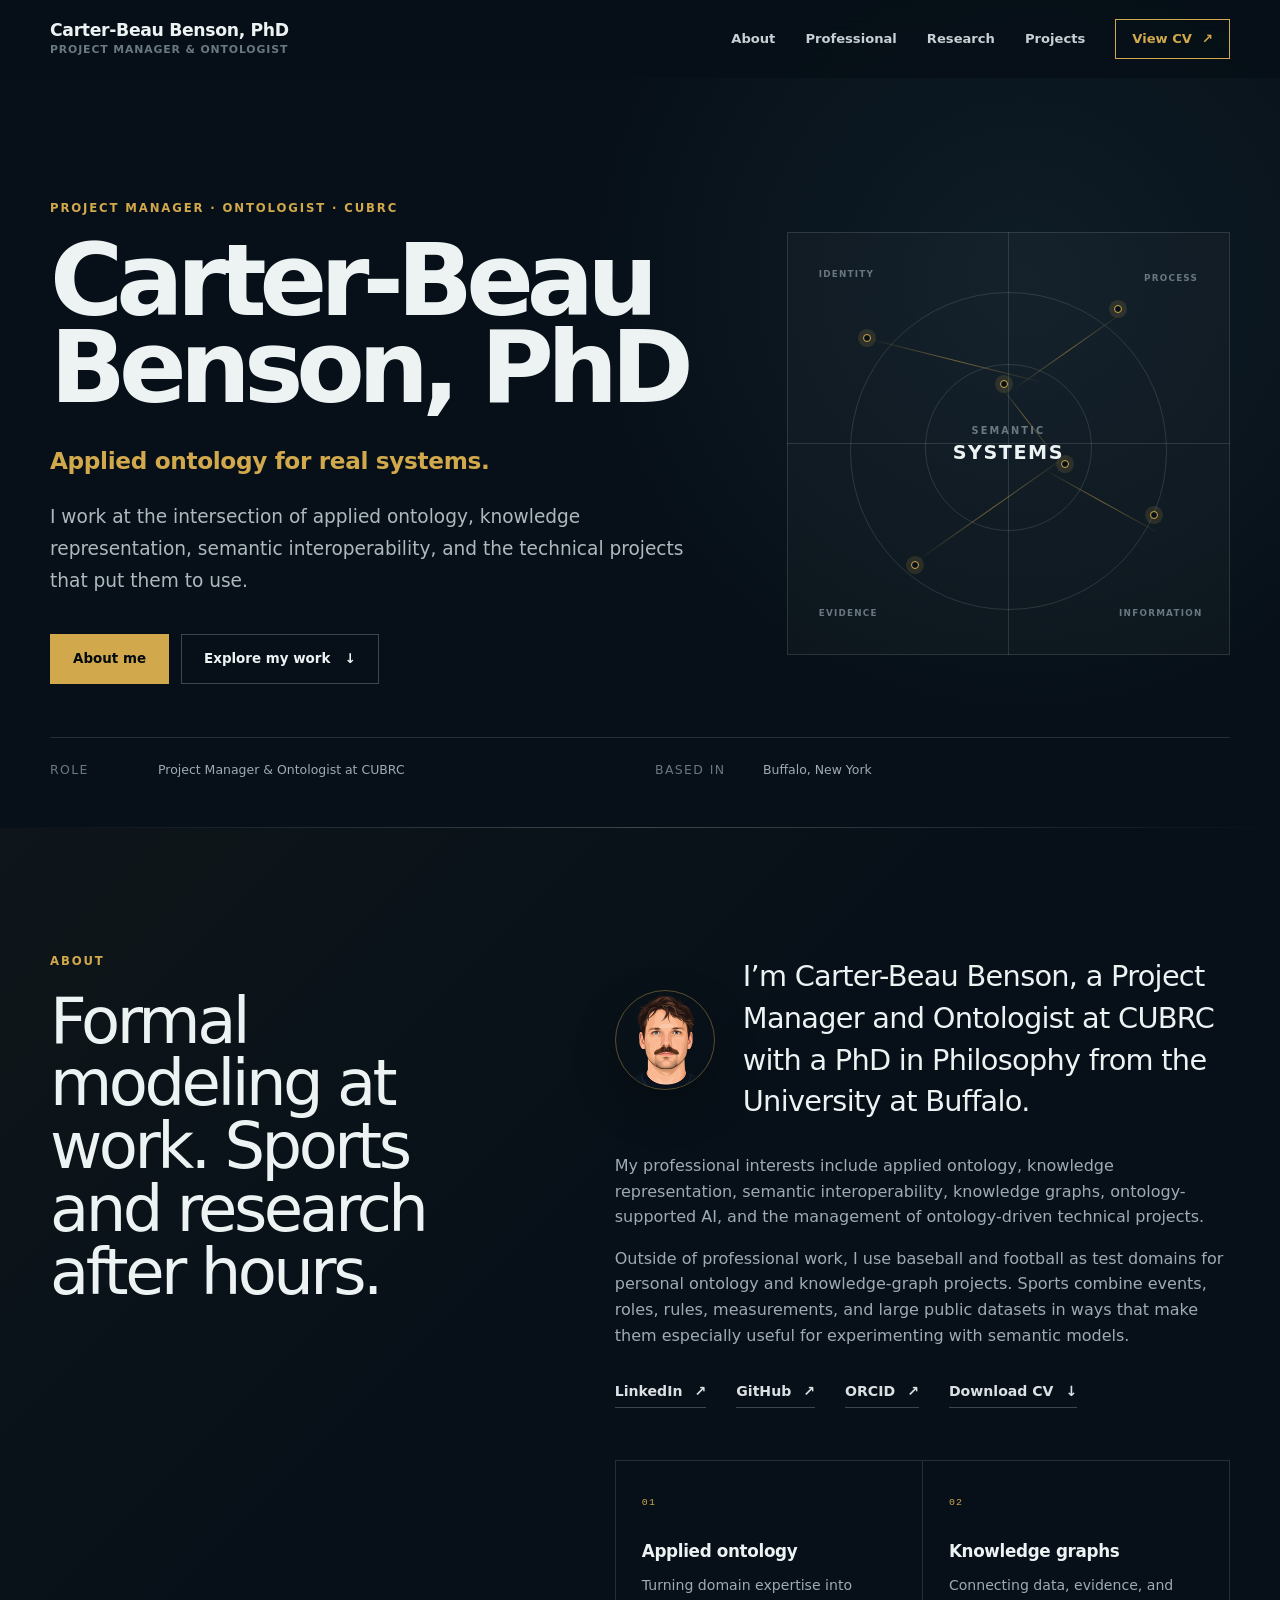
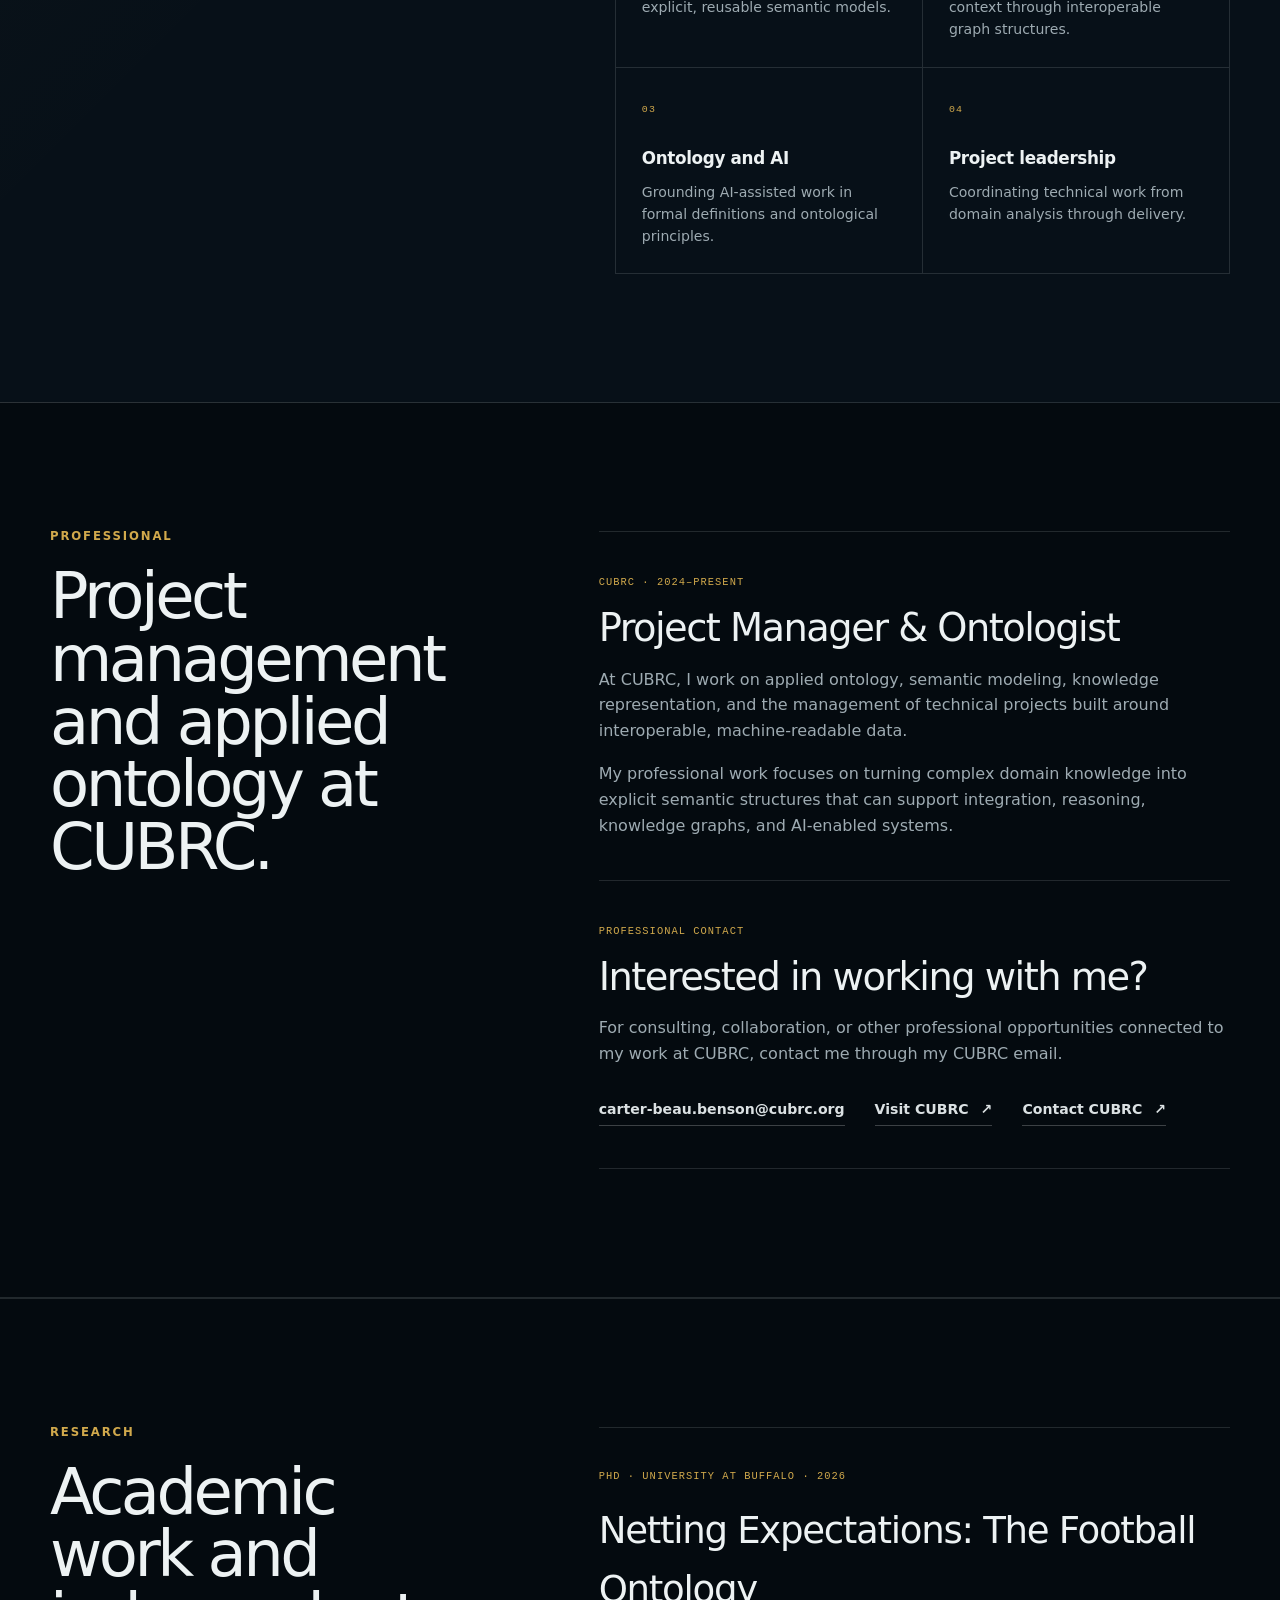
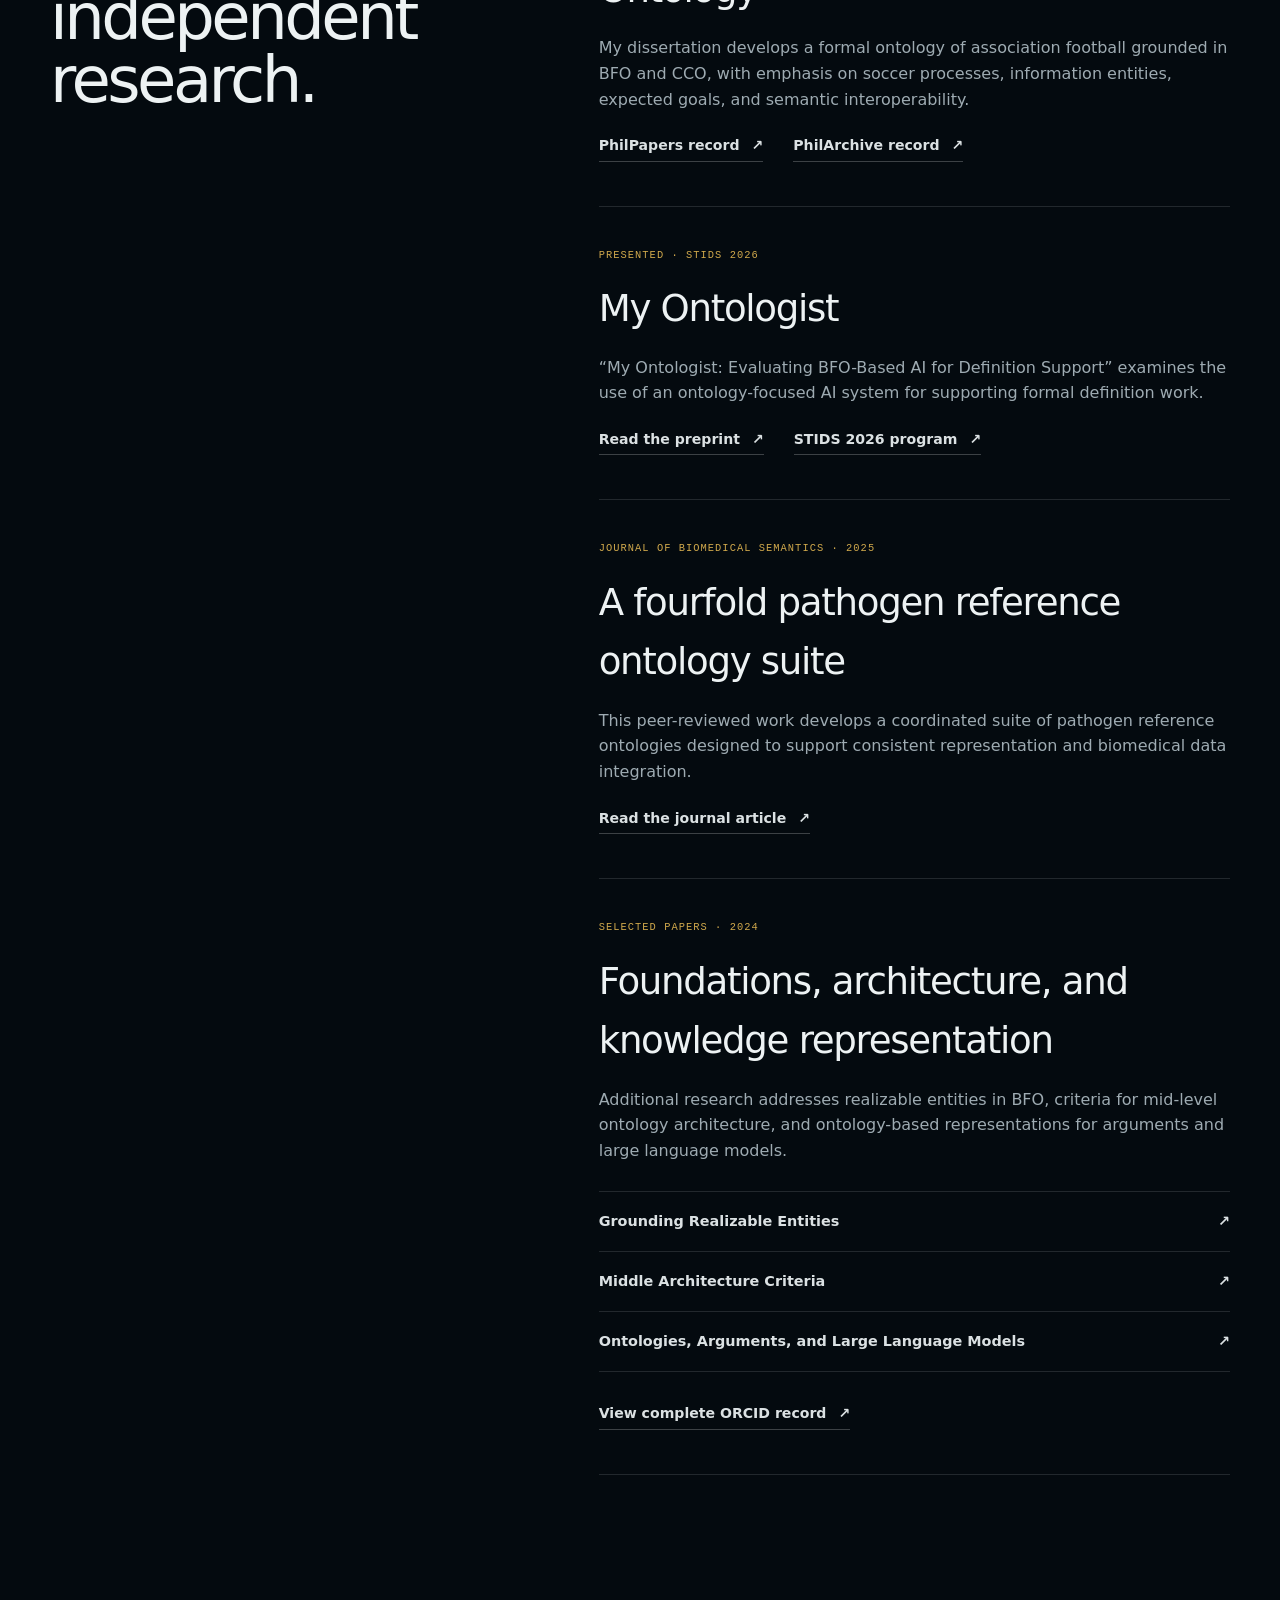
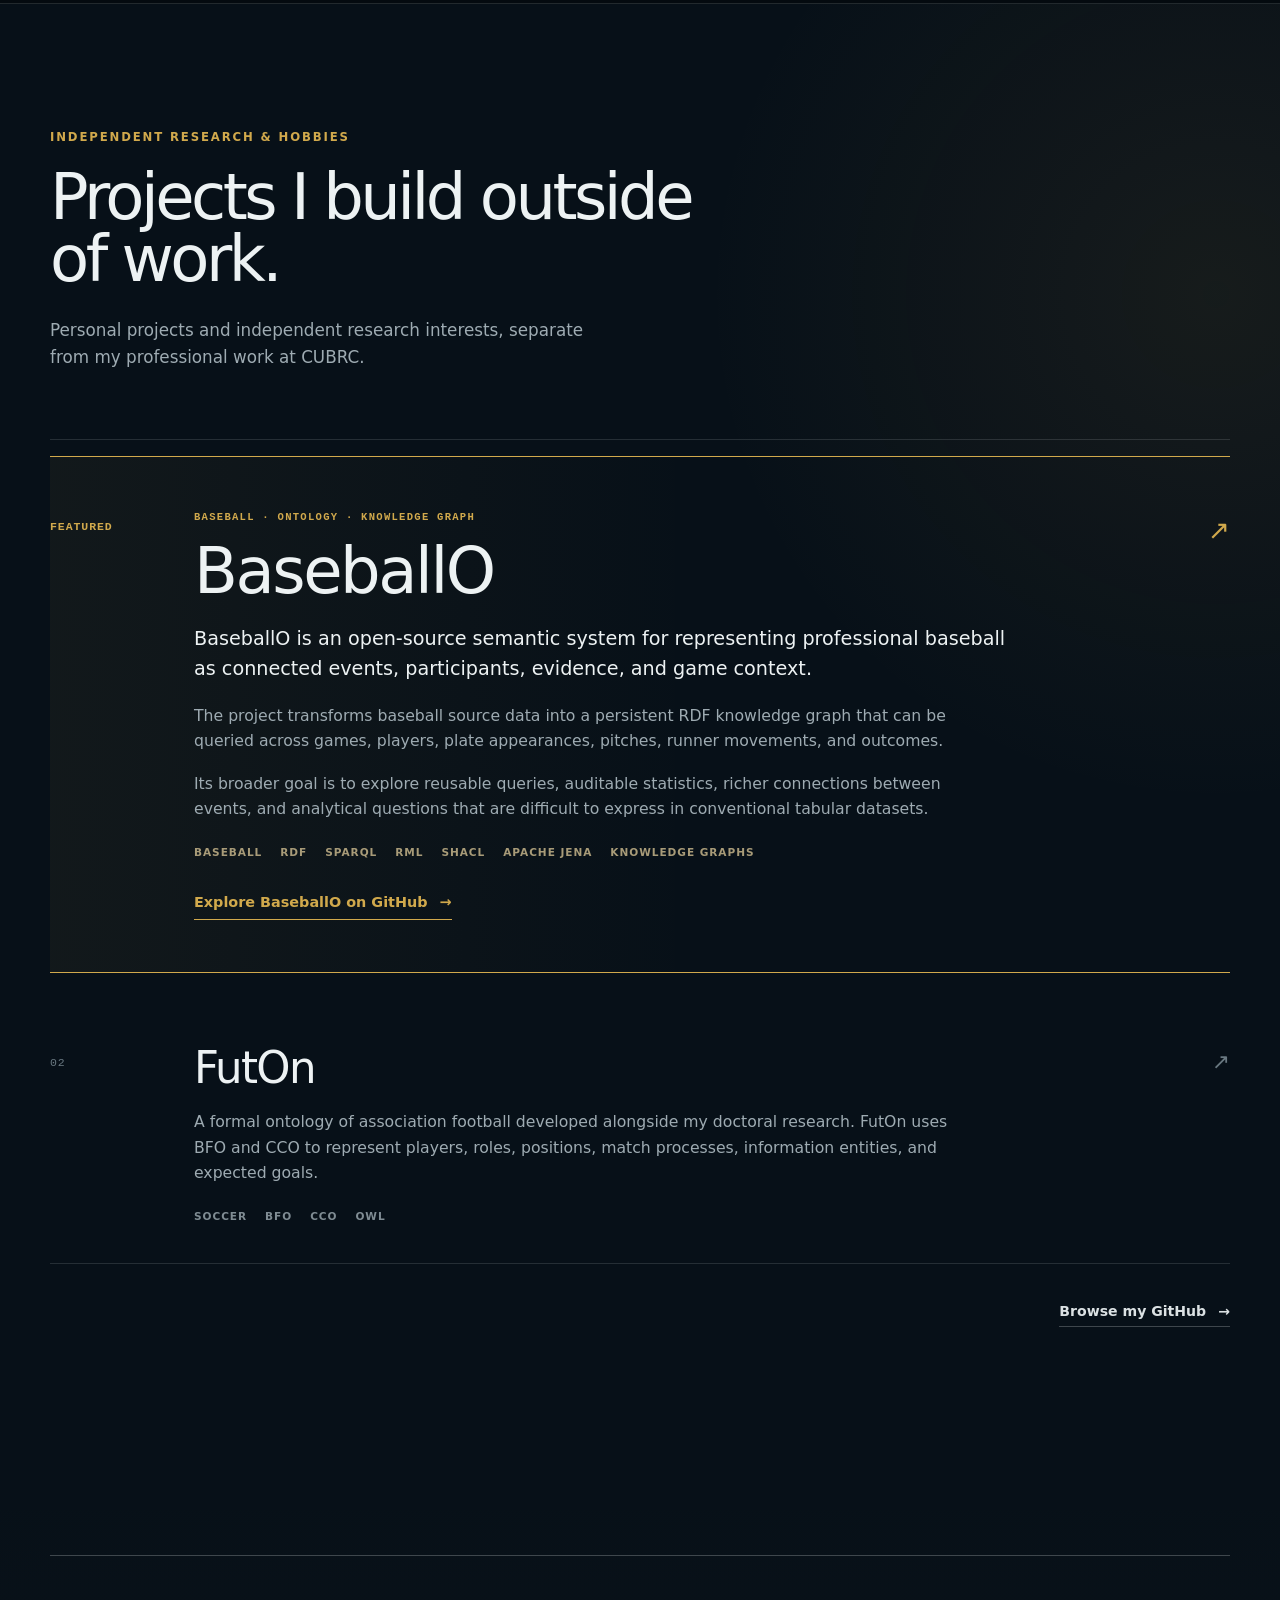
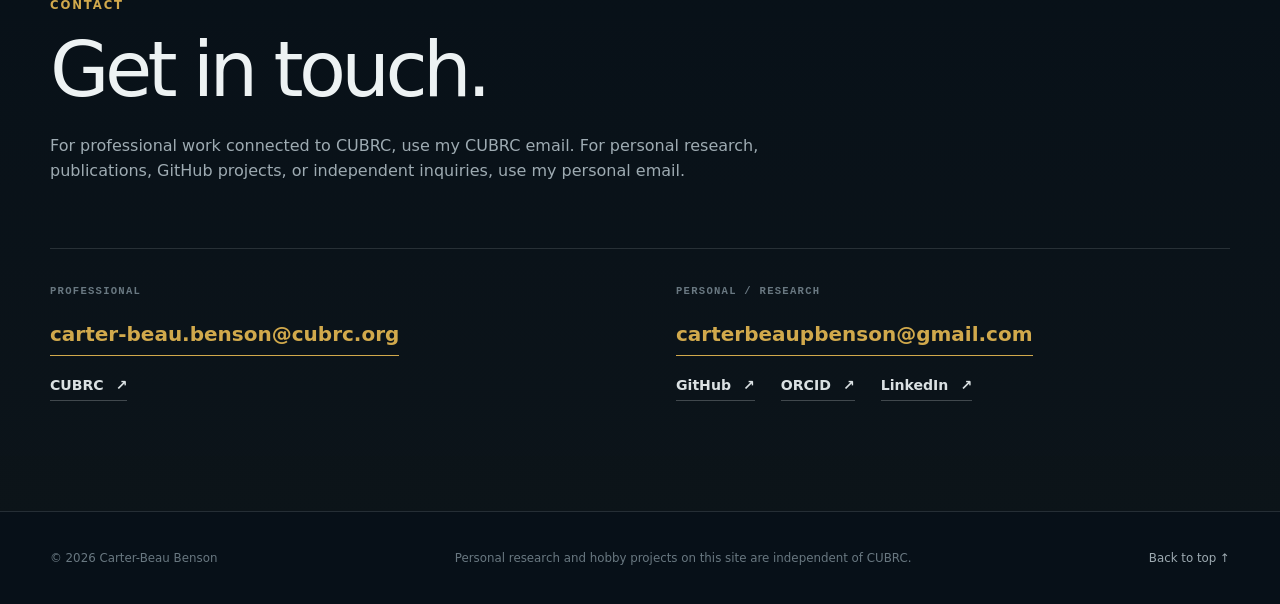
==== commit 6372e328: "Use illustrated portrait in About section" ====
--- a/index.html
+++ b/index.html
@@ -11,6 +11,10 @@
   <meta name="google-site-verification" content="ydsdQN-cW3eKal6jK9Np4tlbRAz12TFwUGpYooYy6WM">
   <meta name="theme-color" content="#071018">
   <link rel="canonical" href="https://carterbeaubenson.github.io/personalsite/">
+  <link rel="icon" type="image/png" sizes="16x16" href="assets/favicon-face-16.png">
+  <link rel="icon" type="image/png" sizes="32x32" href="assets/favicon-face-32.png">
+  <link rel="icon" type="image/png" sizes="64x64" href="assets/favicon-face-64.png">
+  <link rel="apple-touch-icon" sizes="192x192" href="assets/favicon-face-192.png">
 
   <meta property="og:type" content="profile">
   <meta property="og:title" content="Carter-Beau Benson, PhD | Ontologist &amp; Project Manager">
@@ -192,11 +196,11 @@
         <div class="about-copy reveal">
           <div class="about-intro">
             <img
-              class="about-headshot"
-              src="assets/carter-beau-benson-headshot.jpg"
-              width="100"
-              height="100"
-              alt="Headshot of Carter-Beau Benson"
+              class="about-portrait"
+              src="assets/favicon-face-192.png"
+              width="192"
+              height="192"
+              alt="Illustrated portrait of Carter-Beau Benson"
               loading="lazy"
               decoding="async"
             >
--- a/css/sections.css
+++ b/css/sections.css
@@ -447,7 +447,7 @@
   margin-bottom: 30px;
 }
 
-.about-headshot {
+.about-portrait {
   display: block;
 
   width: 100px;
--- a/css/responsive.css
+++ b/css/responsive.css
@@ -233,7 +233,7 @@
     gap: 22px;
   }
 
-  .about-headshot {
+  .about-portrait {
     width: 88px;
     height: 88px;
   }
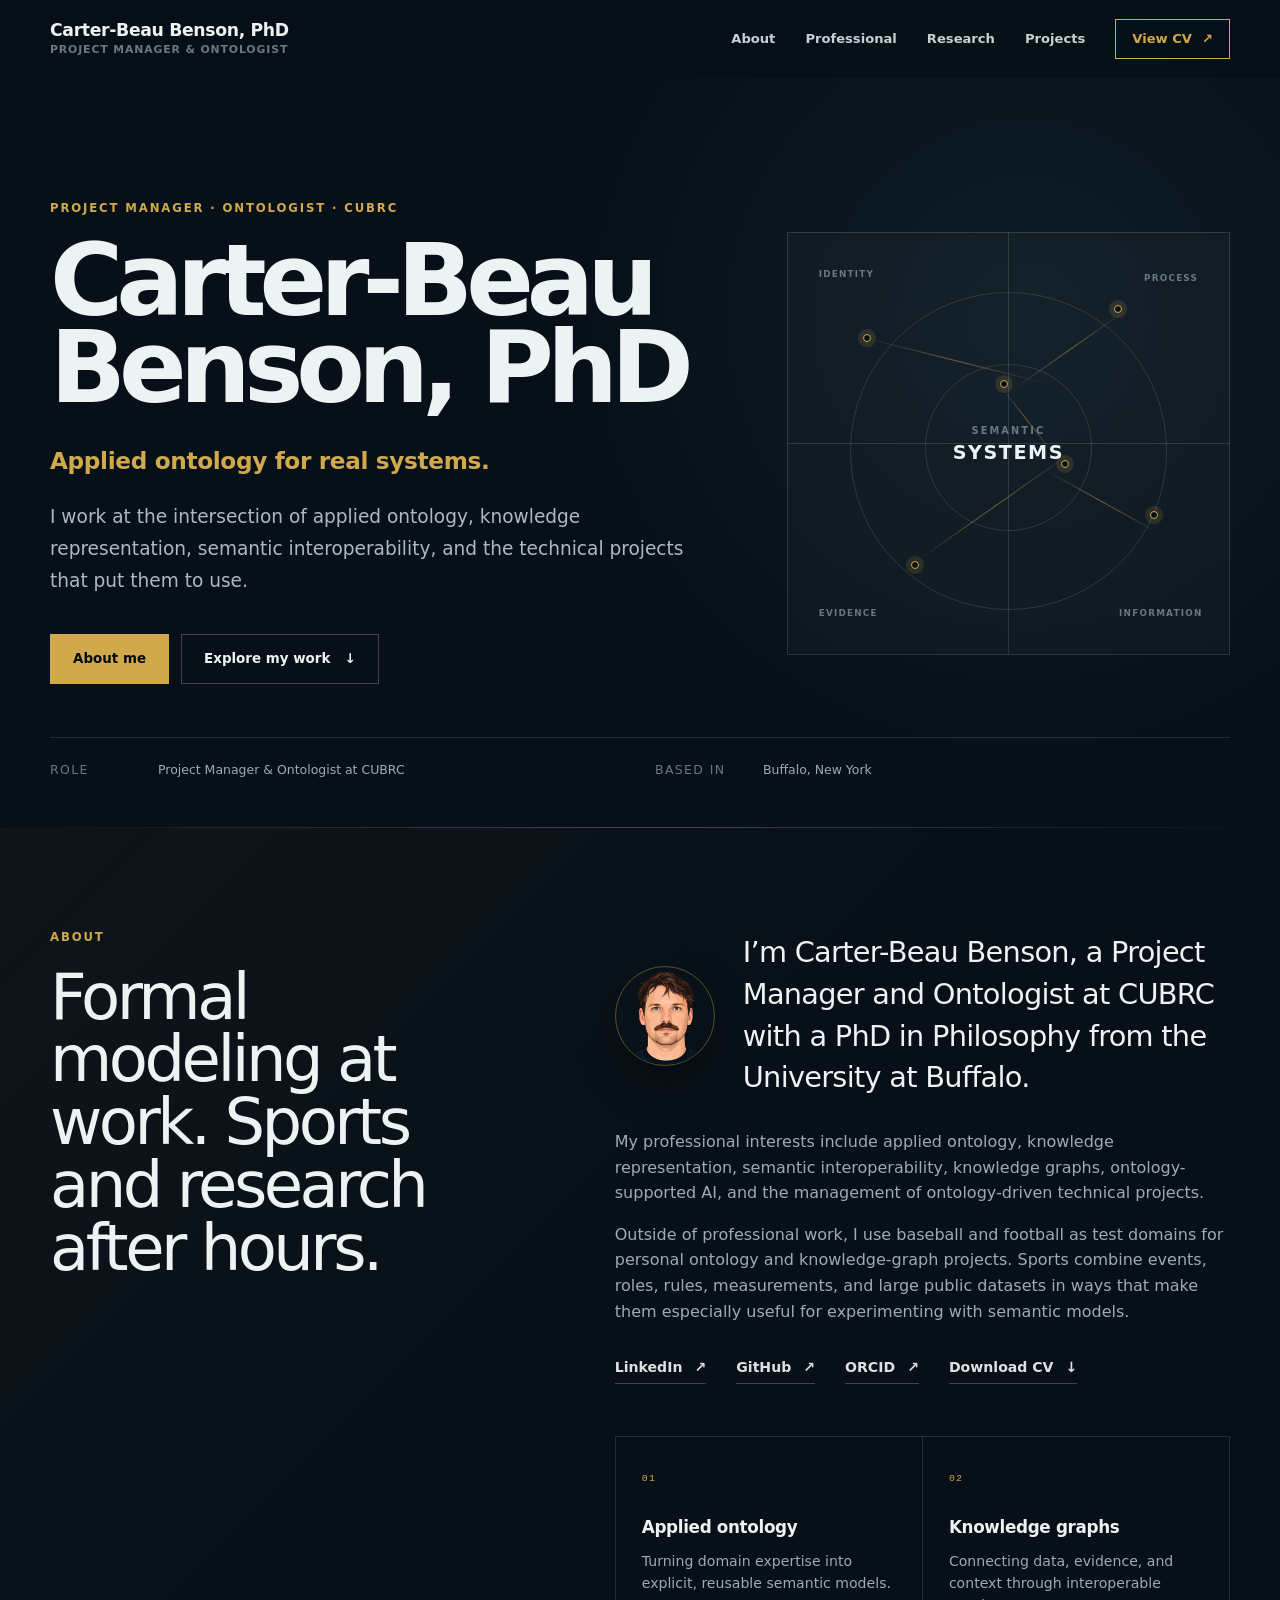
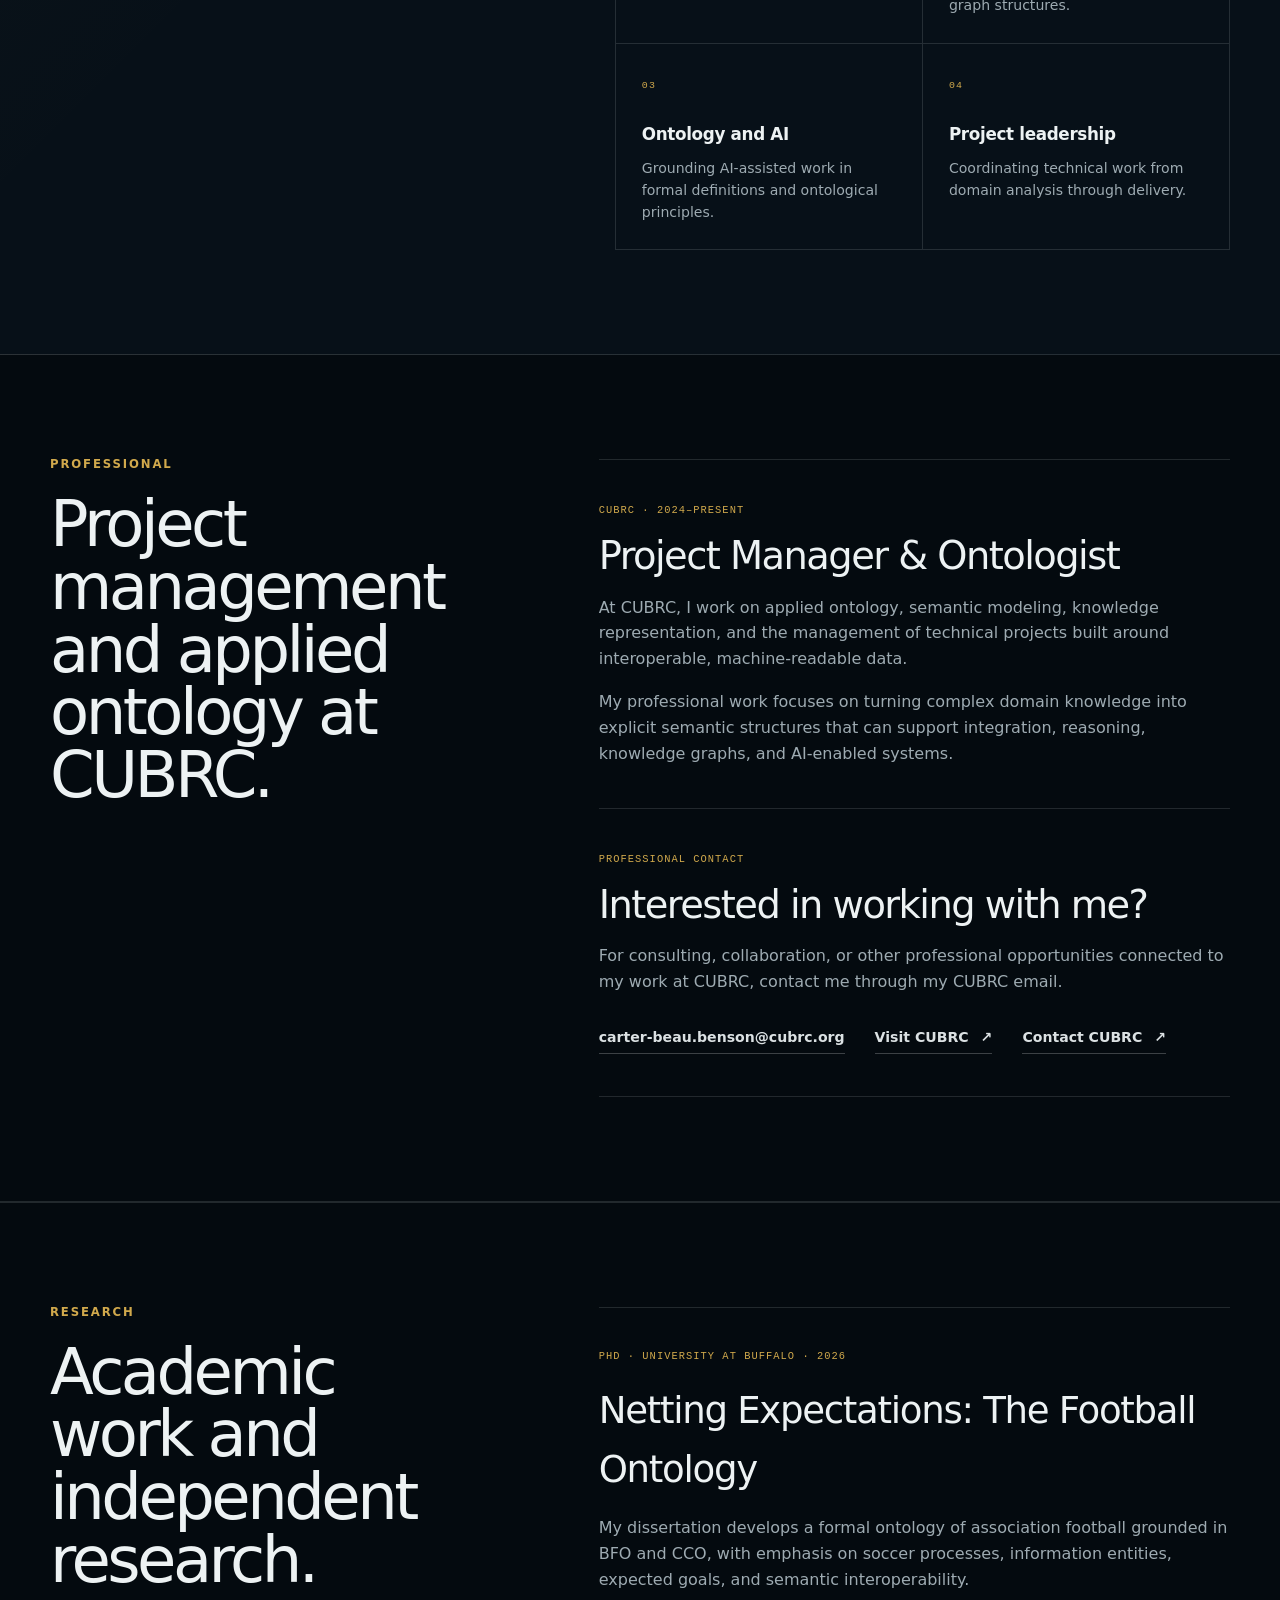
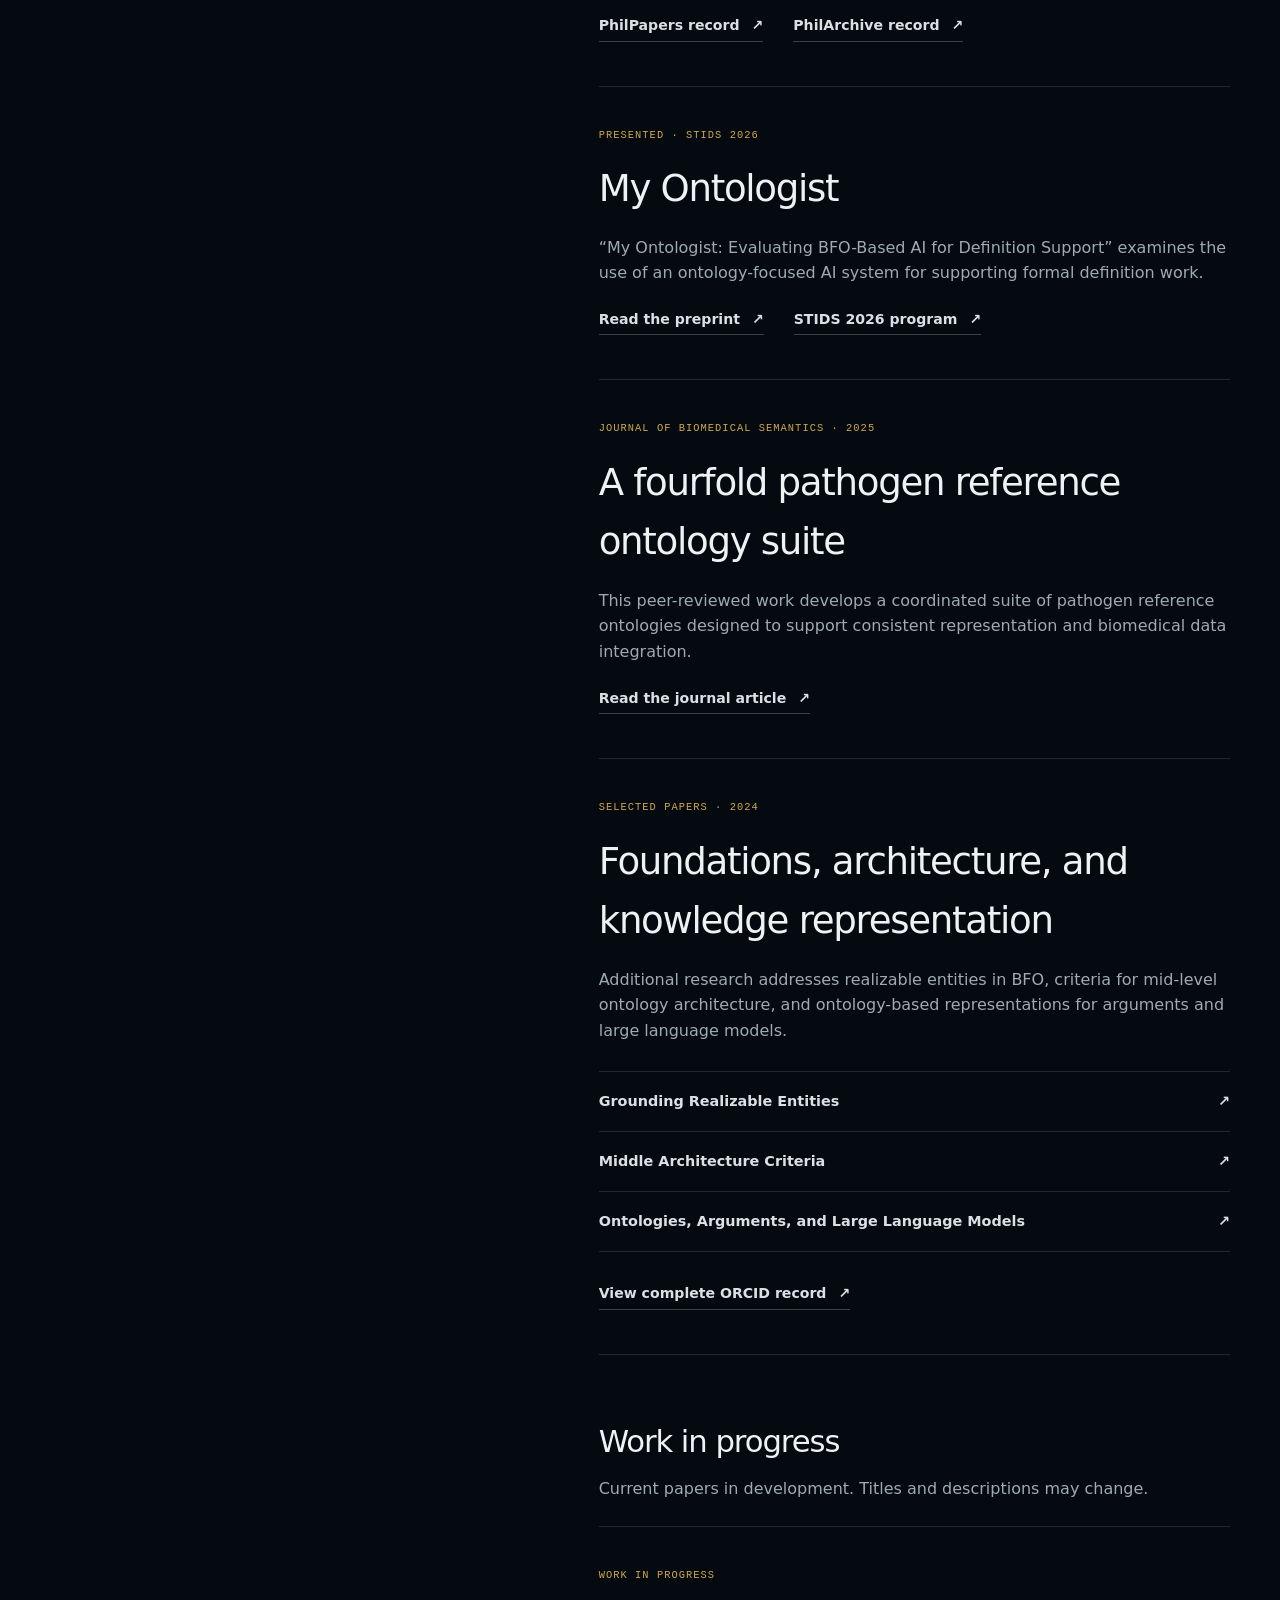
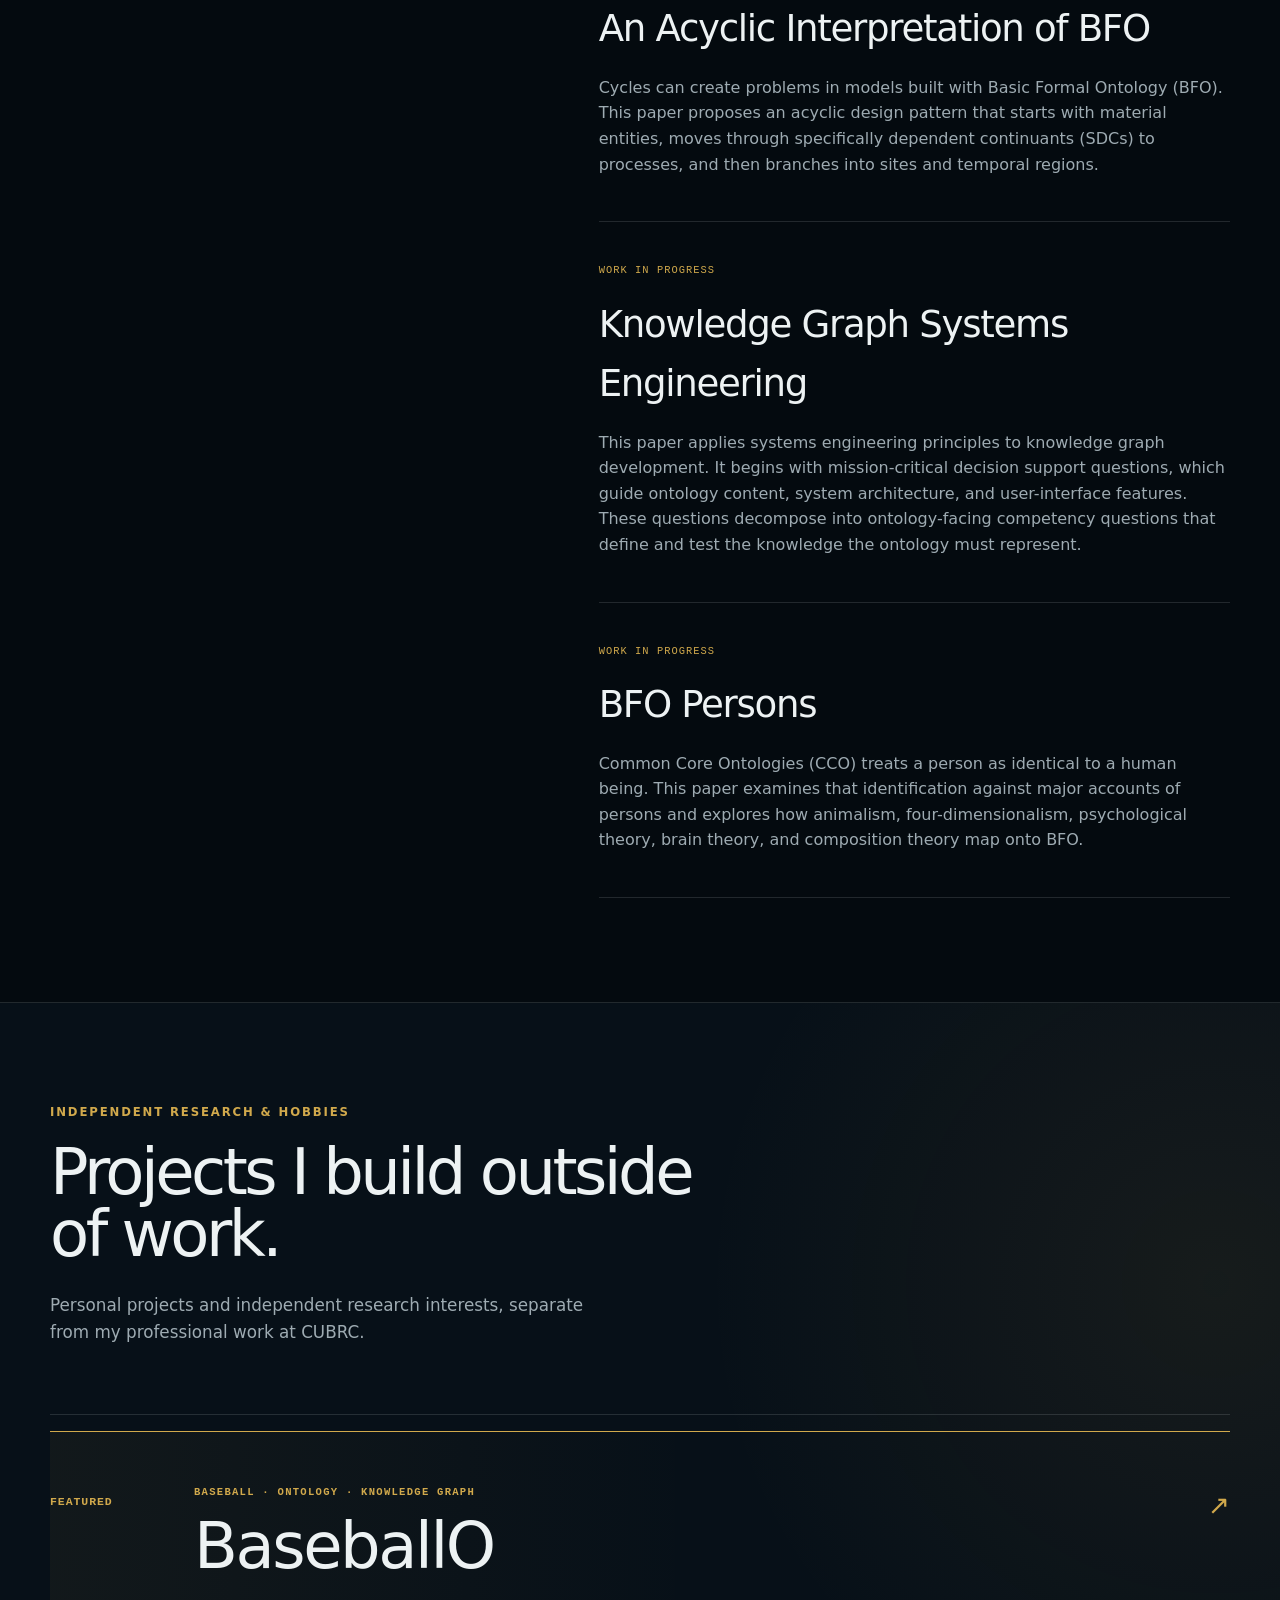
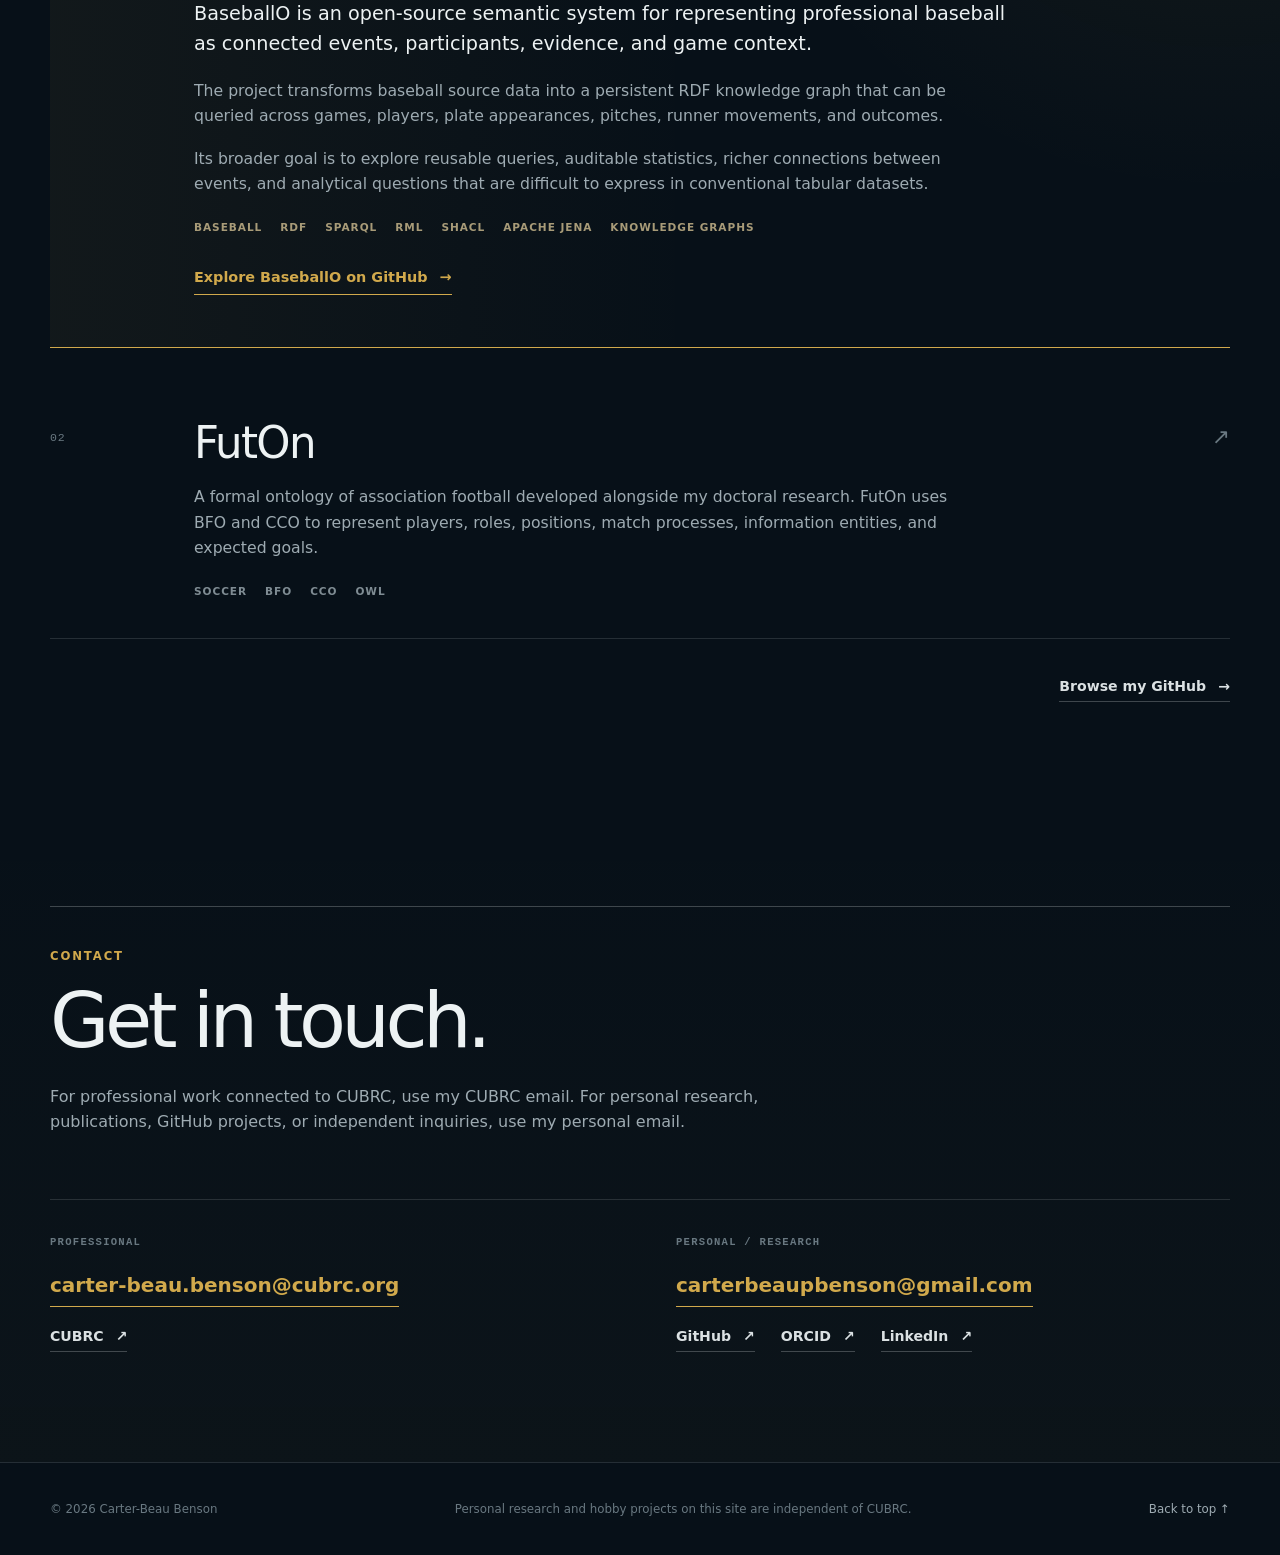
==== commit 4df0c7fb: "Add papers in progress" ====
--- a/index.html
+++ b/index.html
@@ -11,10 +11,10 @@
   <meta name="google-site-verification" content="ydsdQN-cW3eKal6jK9Np4tlbRAz12TFwUGpYooYy6WM">
   <meta name="theme-color" content="#071018">
   <link rel="canonical" href="https://carterbeaubenson.github.io/personalsite/">
-  <link rel="icon" type="image/png" sizes="16x16" href="assets/favicon-face-16.png">
-  <link rel="icon" type="image/png" sizes="32x32" href="assets/favicon-face-32.png">
-  <link rel="icon" type="image/png" sizes="64x64" href="assets/favicon-face-64.png">
-  <link rel="apple-touch-icon" sizes="192x192" href="assets/favicon-face-192.png">
+  <link rel="icon" type="image/png" sizes="16x16" href="assets/favicon-ontology-sports-16.png">
+  <link rel="icon" type="image/png" sizes="32x32" href="assets/favicon-ontology-sports-32.png">
+  <link rel="icon" type="image/png" sizes="64x64" href="assets/favicon-ontology-sports-64.png">
+  <link rel="apple-touch-icon" sizes="192x192" href="assets/favicon-ontology-sports-192.png">
 
   <meta property="og:type" content="profile">
   <meta property="og:title" content="Carter-Beau Benson, PhD | Ontologist &amp; Project Manager">
@@ -328,6 +328,29 @@
             </div>
             <a class="text-link orcid-link" href="https://orcid.org/0009-0006-5880-7503" data-config-href="orcid" target="_blank" rel="me noopener">View complete ORCID record <span aria-hidden="true">↗</span></a>
           </article>
+
+          <section class="research-in-progress" aria-labelledby="work-in-progress-title">
+            <h3 id="work-in-progress-title">Work in progress</h3>
+            <p class="research-in-progress-intro">Current papers in development. Titles and descriptions may change.</p>
+
+            <article class="research-item reveal">
+              <div class="research-meta">WORK IN PROGRESS</div>
+              <h4>An Acyclic Interpretation of BFO</h4>
+              <p>Cycles can create problems in models built with Basic Formal Ontology (BFO). This paper proposes an acyclic design pattern that starts with material entities, moves through specifically dependent continuants (SDCs) to processes, and then branches into sites and temporal regions.</p>
+            </article>
+
+            <article class="research-item reveal">
+              <div class="research-meta">WORK IN PROGRESS</div>
+              <h4>Knowledge Graph Systems Engineering</h4>
+              <p>This paper applies systems engineering principles to knowledge graph development. It begins with mission-critical decision support questions, which guide ontology content, system architecture, and user-interface features. These questions decompose into ontology-facing competency questions that define and test the knowledge the ontology must represent.</p>
+            </article>
+
+            <article class="research-item reveal">
+              <div class="research-meta">WORK IN PROGRESS</div>
+              <h4>BFO Persons</h4>
+              <p>Common Core Ontologies (CCO) treats a person as identical to a human being. This paper examines that identification against major accounts of persons and explores how animalism, four-dimensionalism, psychological theory, brain theory, and composition theory map onto BFO.</p>
+            </article>
+          </section>
         </div>
       </div>
     </section>
--- a/css/base.css
+++ b/css/base.css
@@ -95,7 +95,7 @@
 
 .section {
   position: relative;
-  padding: 128px 0;
+  padding: 104px 0;
 }
 
 .eyebrow {
@@ -169,4 +169,4 @@
     transform: none;
     transition: none;
   }
-}+}
--- a/css/sections.css
+++ b/css/sections.css
@@ -344,7 +344,8 @@
   border-bottom: 1px solid var(--line);
 }
 
-.research-item h3 {
+.research-item h3,
+.research-item h4 {
   margin: 0;
 
   font-size: clamp(1.6rem, 2.9vw, 2.45rem);
@@ -407,6 +408,29 @@
 
 .orcid-link {
   margin-top: 30px !important;
+}
+
+.research-in-progress {
+  margin-top: 62px;
+}
+
+.research-in-progress > h3 {
+  margin: 0;
+
+  font-size: clamp(1.5rem, 2.4vw, 2rem);
+  font-weight: 500;
+  letter-spacing: -0.035em;
+}
+
+.research-in-progress-intro {
+  margin: 10px 0 0;
+
+  color: var(--muted);
+}
+
+.research-in-progress .research-item:first-of-type {
+  margin-top: 24px;
+  border-top: 1px solid var(--line);
 }
 
 
--- a/css/responsive.css
+++ b/css/responsive.css
@@ -1,6 +1,6 @@
 @media (max-width: 980px) {
   .section {
-    padding: 100px 0;
+    padding: 88px 0;
   }
 
   .hero {
@@ -69,7 +69,7 @@
   }
 
   .section {
-    padding: 82px 0;
+    padding: 68px 0;
   }
 
 
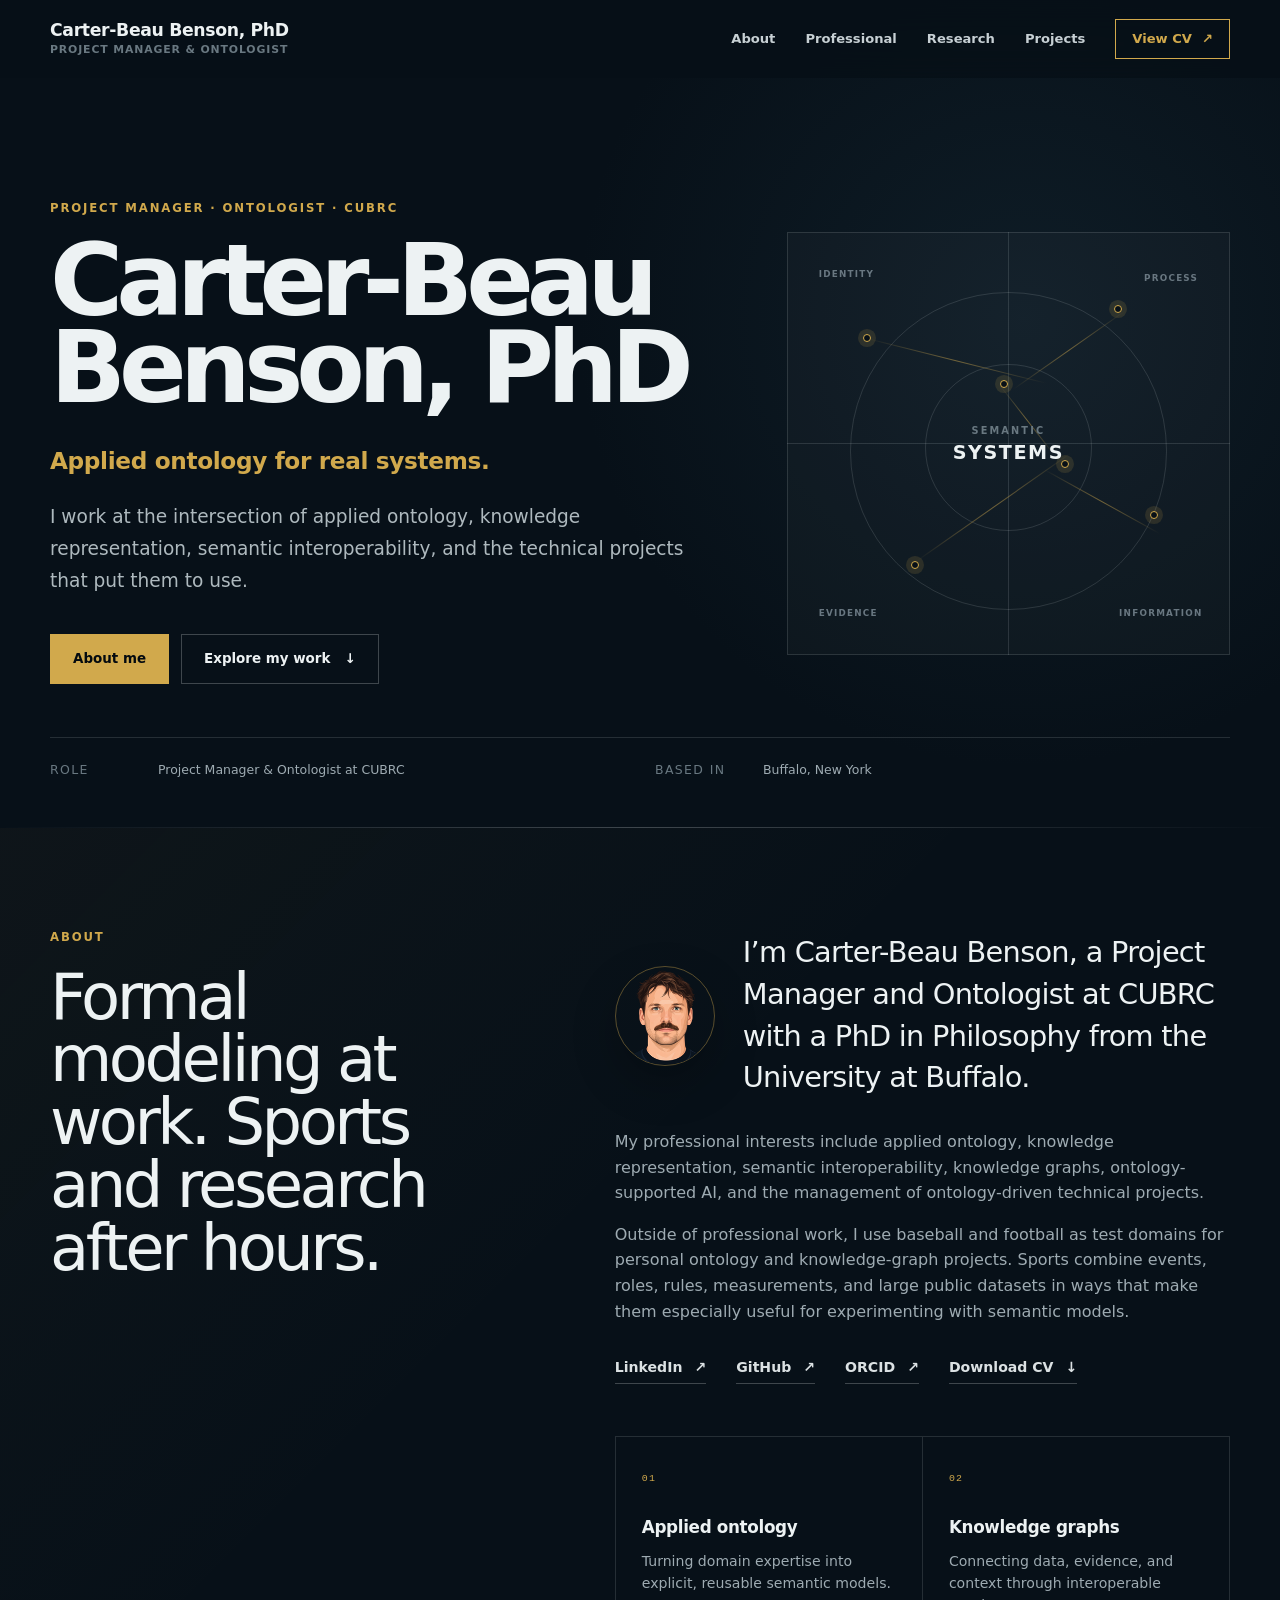
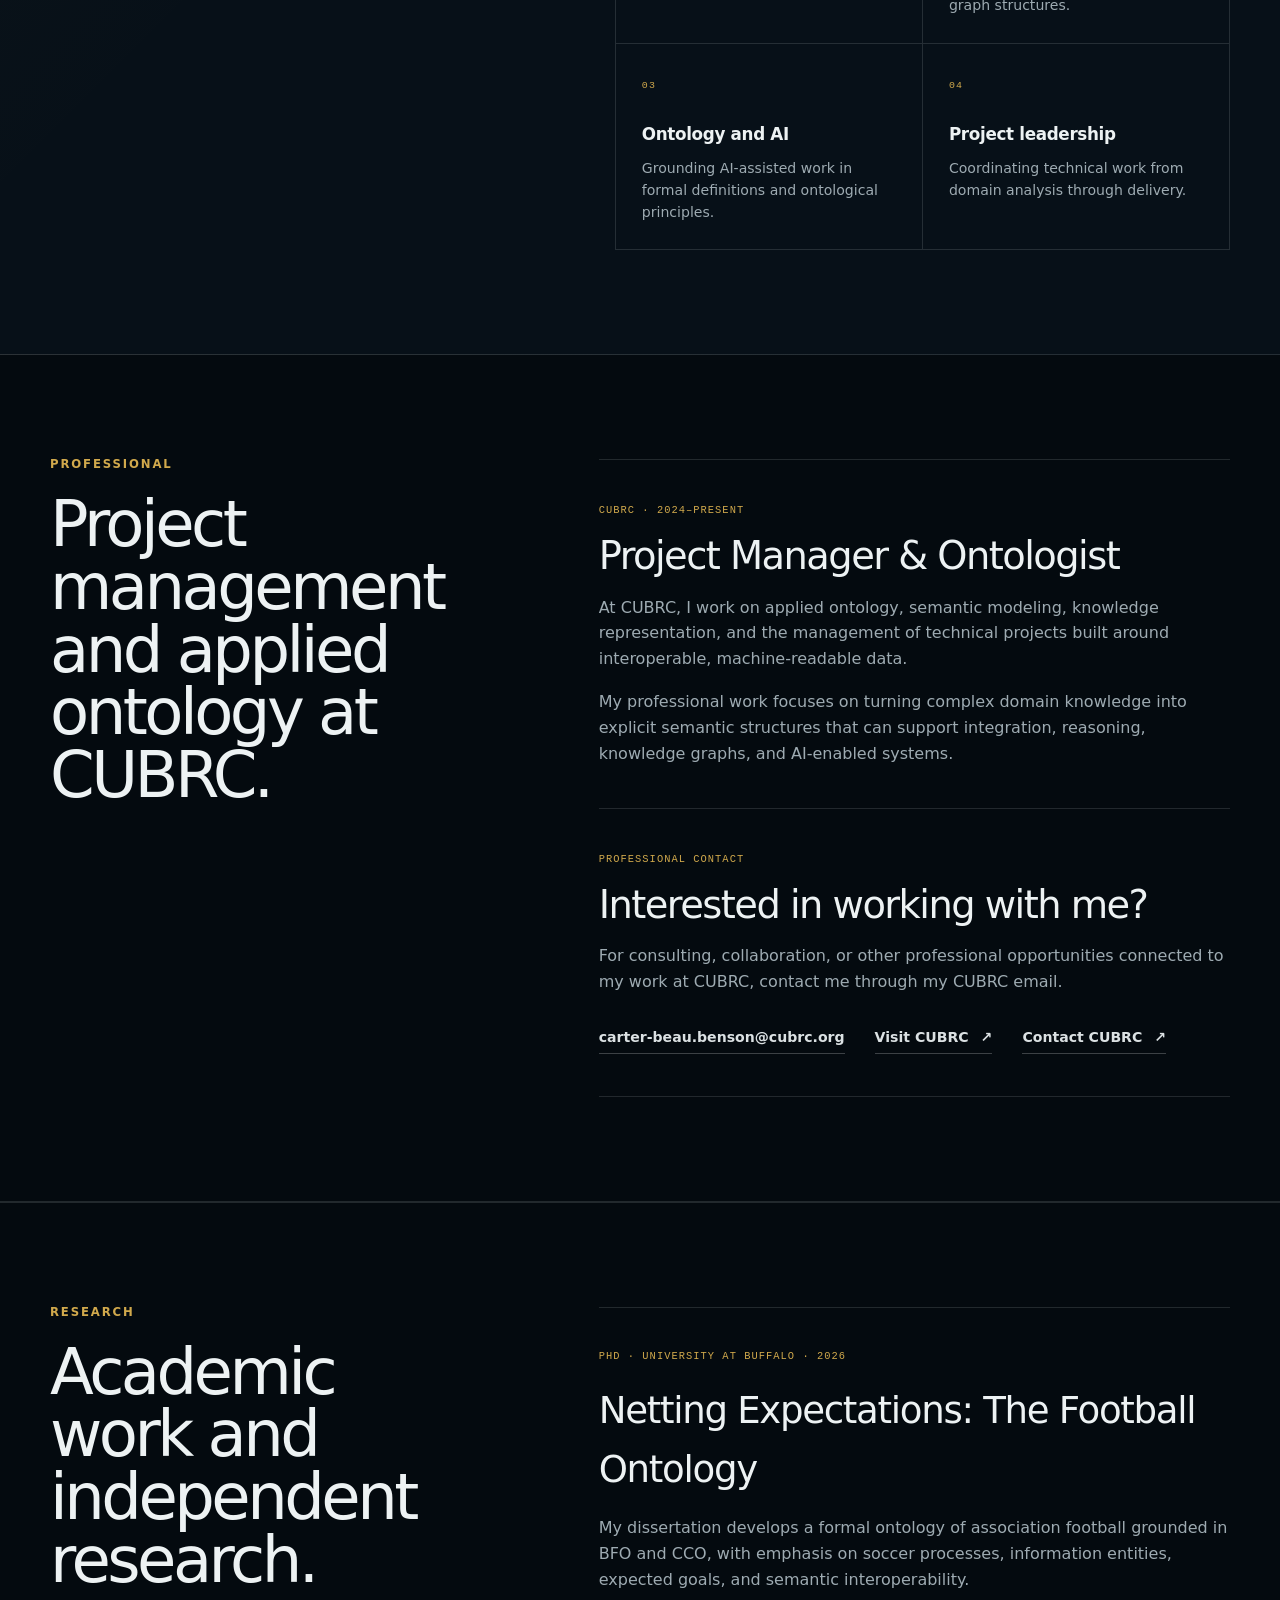
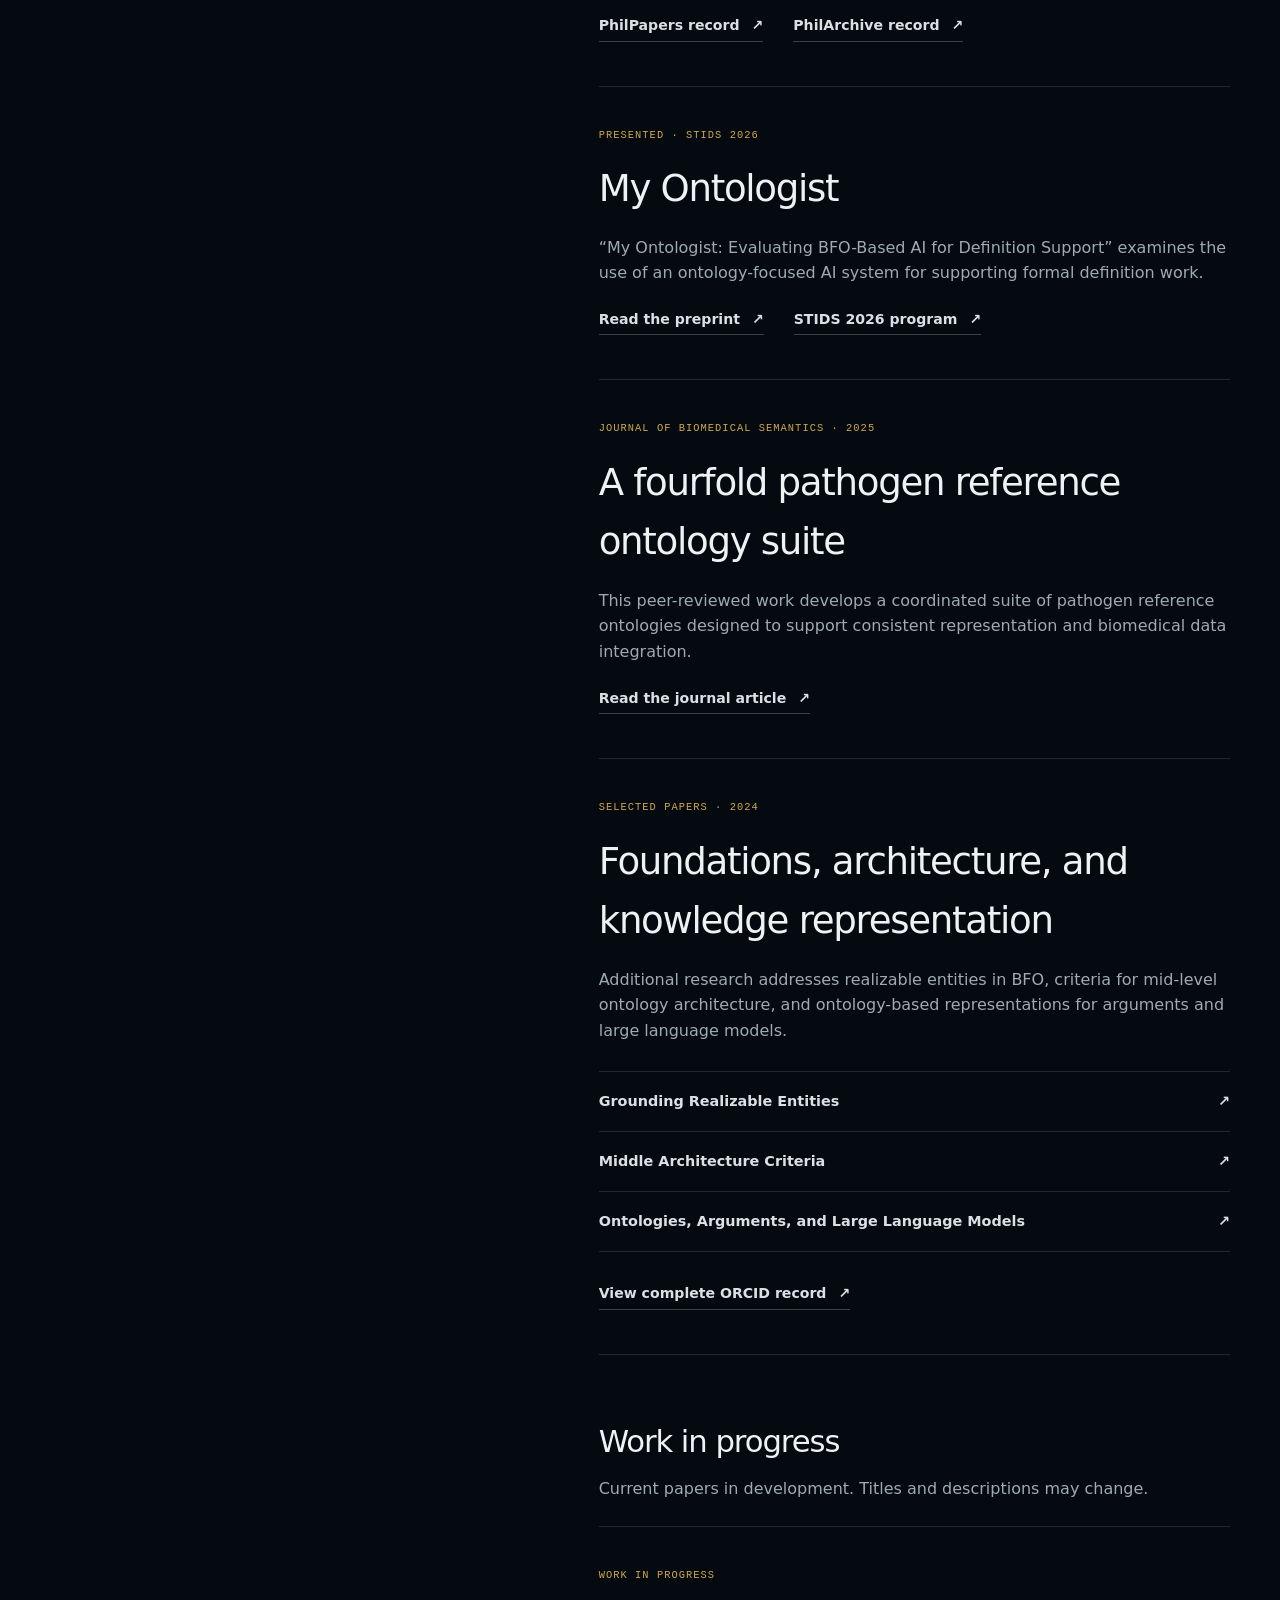
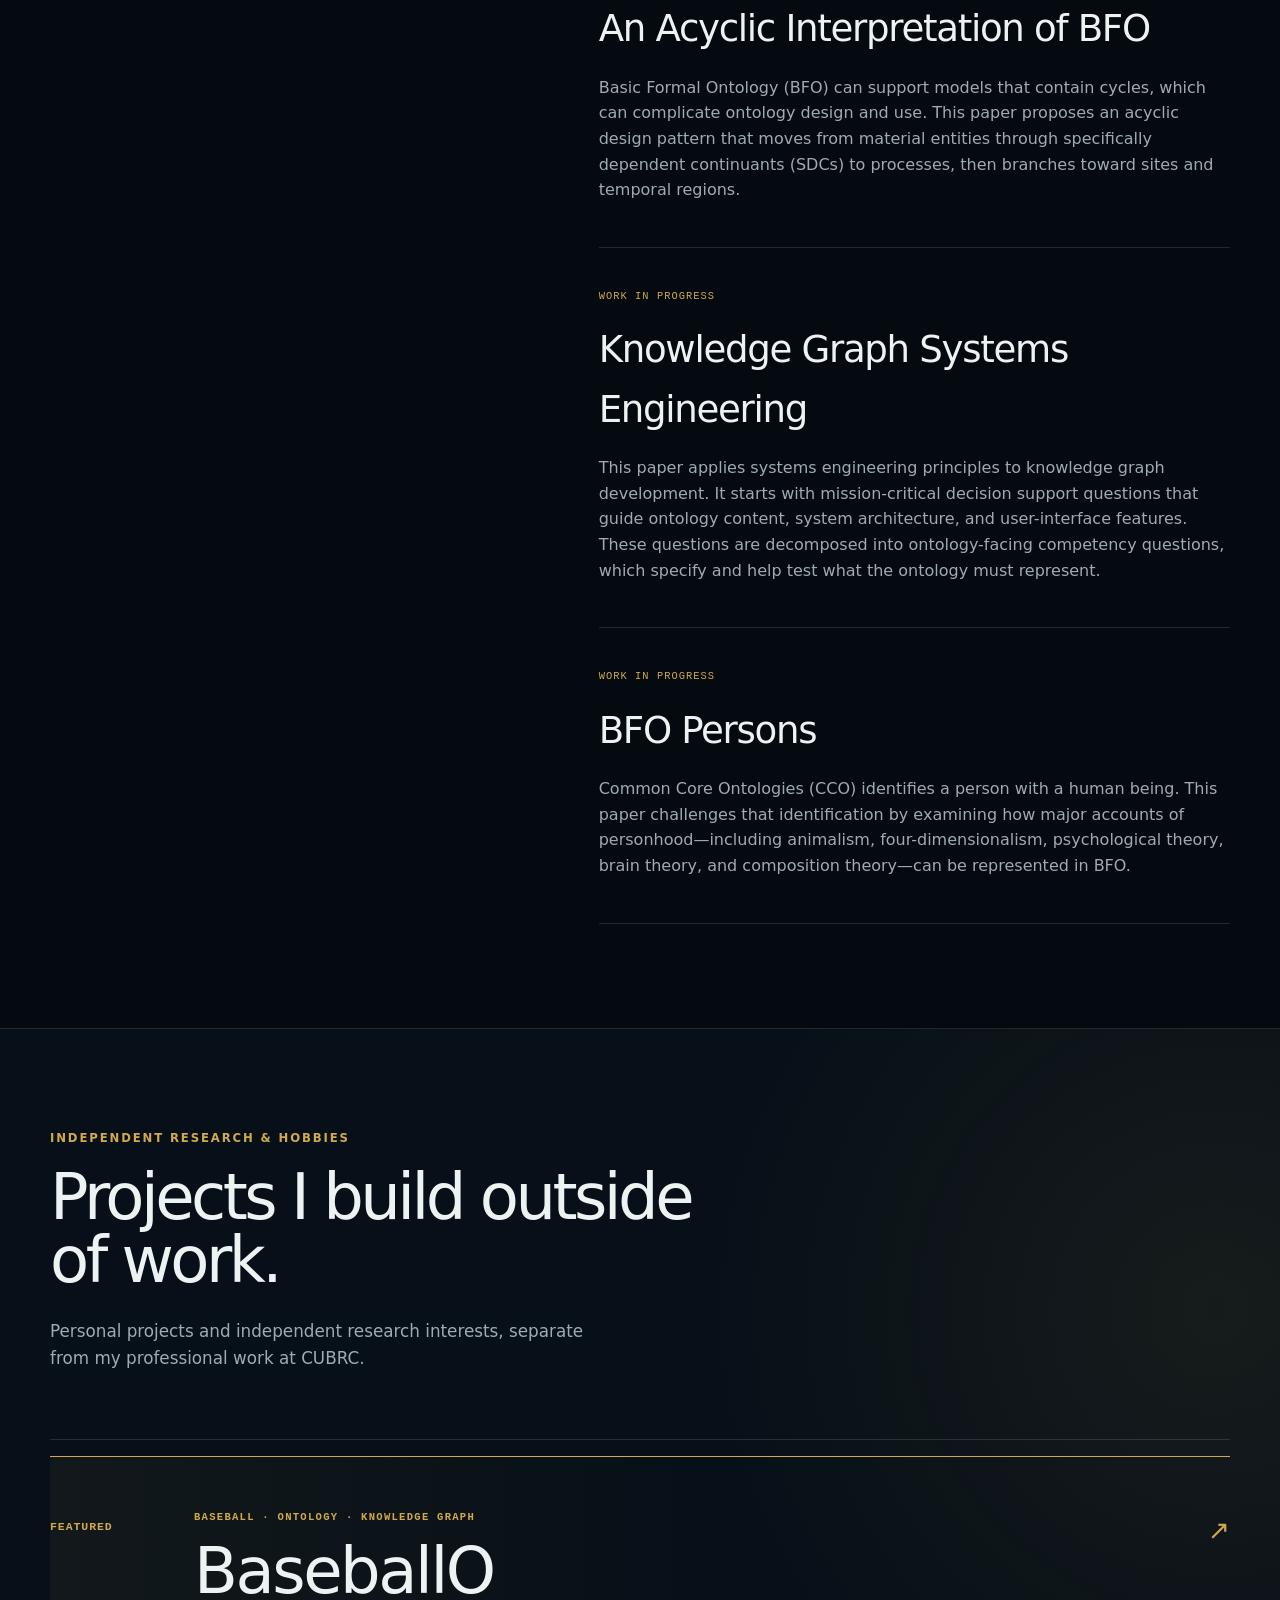
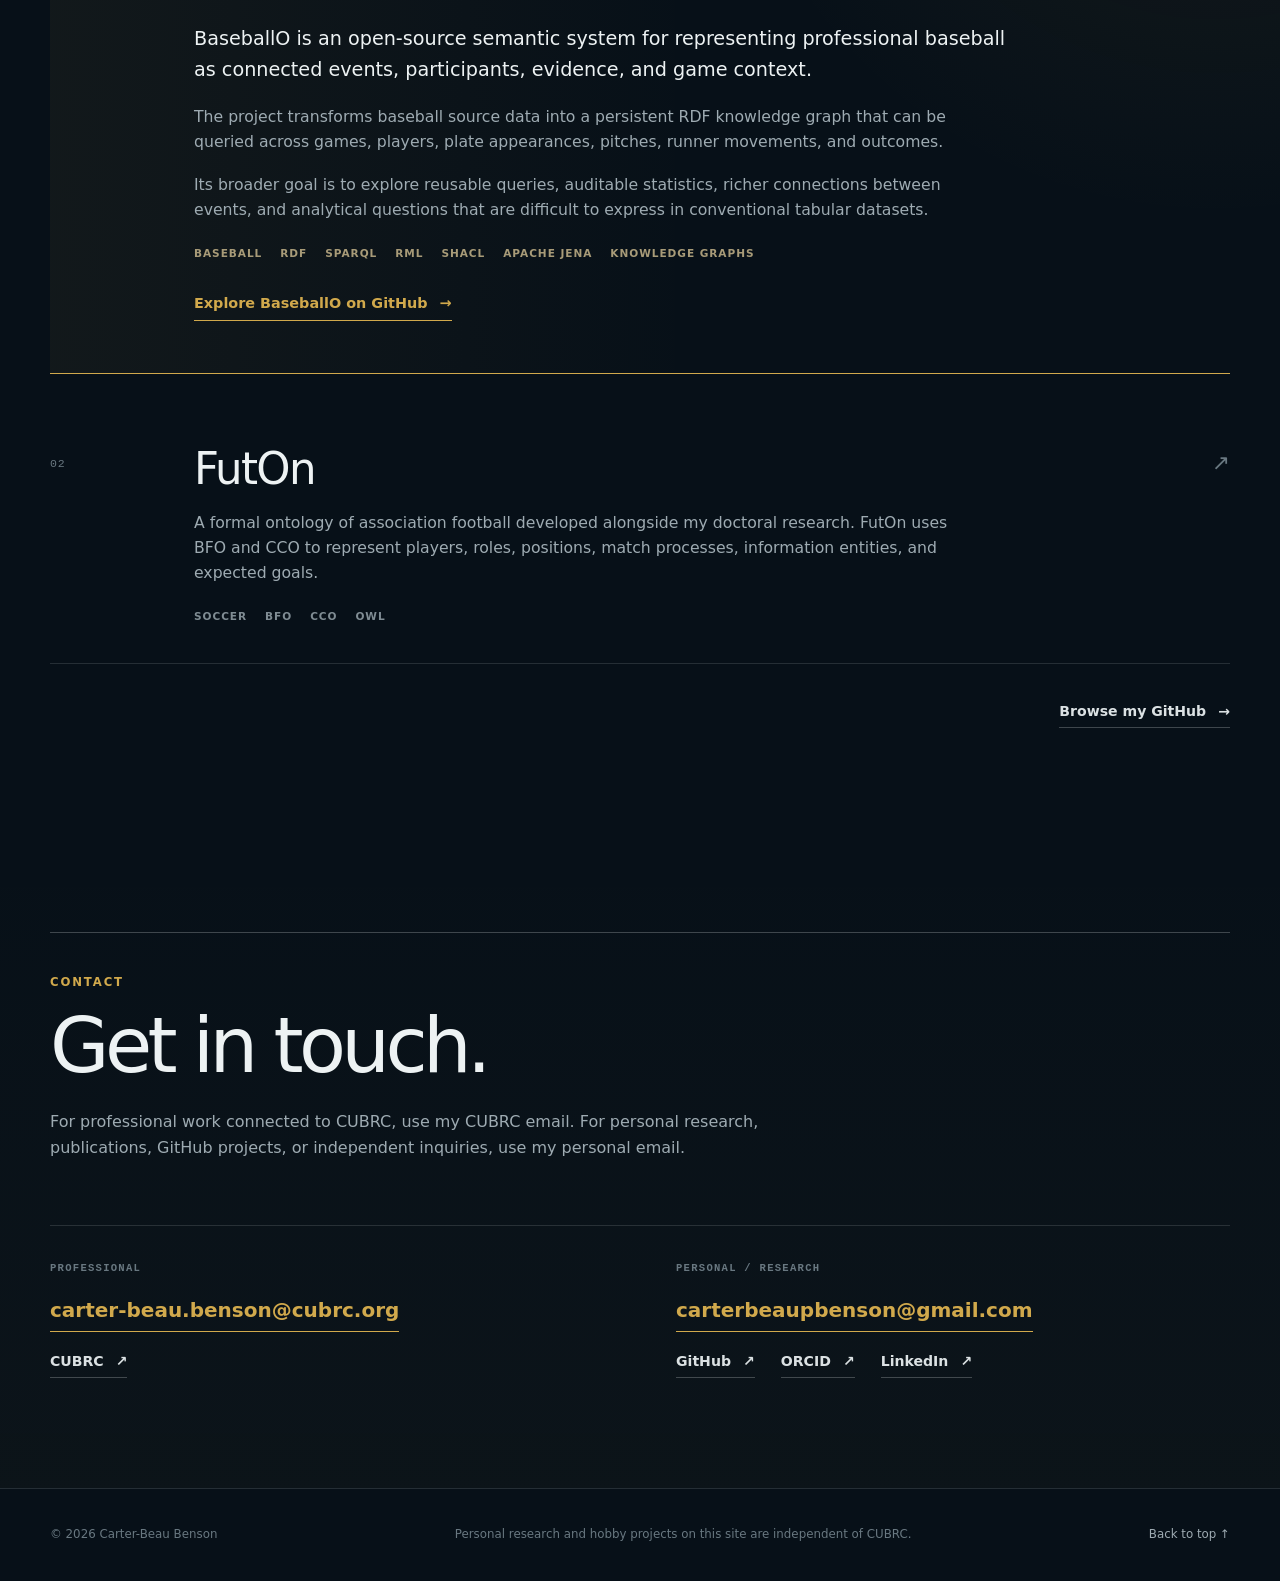
==== commit a2190f1f: "Polish work in progress summaries" ====
--- a/index.html
+++ b/index.html
@@ -336,19 +336,19 @@
             <article class="research-item reveal">
               <div class="research-meta">WORK IN PROGRESS</div>
               <h4>An Acyclic Interpretation of BFO</h4>
-              <p>Cycles can create problems in models built with Basic Formal Ontology (BFO). This paper proposes an acyclic design pattern that starts with material entities, moves through specifically dependent continuants (SDCs) to processes, and then branches into sites and temporal regions.</p>
+              <p>Basic Formal Ontology (BFO) can support models that contain cycles, which can complicate ontology design and use. This paper proposes an acyclic design pattern that moves from material entities through specifically dependent continuants (SDCs) to processes, then branches toward sites and temporal regions.</p>
             </article>
 
             <article class="research-item reveal">
               <div class="research-meta">WORK IN PROGRESS</div>
               <h4>Knowledge Graph Systems Engineering</h4>
-              <p>This paper applies systems engineering principles to knowledge graph development. It begins with mission-critical decision support questions, which guide ontology content, system architecture, and user-interface features. These questions decompose into ontology-facing competency questions that define and test the knowledge the ontology must represent.</p>
+              <p>This paper applies systems engineering principles to knowledge graph development. It starts with mission-critical decision support questions that guide ontology content, system architecture, and user-interface features. These questions are decomposed into ontology-facing competency questions, which specify and help test what the ontology must represent.</p>
             </article>
 
             <article class="research-item reveal">
               <div class="research-meta">WORK IN PROGRESS</div>
               <h4>BFO Persons</h4>
-              <p>Common Core Ontologies (CCO) treats a person as identical to a human being. This paper examines that identification against major accounts of persons and explores how animalism, four-dimensionalism, psychological theory, brain theory, and composition theory map onto BFO.</p>
+              <p>Common Core Ontologies (CCO) identifies a person with a human being. This paper challenges that identification by examining how major accounts of personhood—including animalism, four-dimensionalism, psychological theory, brain theory, and composition theory—can be represented in BFO.</p>
             </article>
           </section>
         </div>
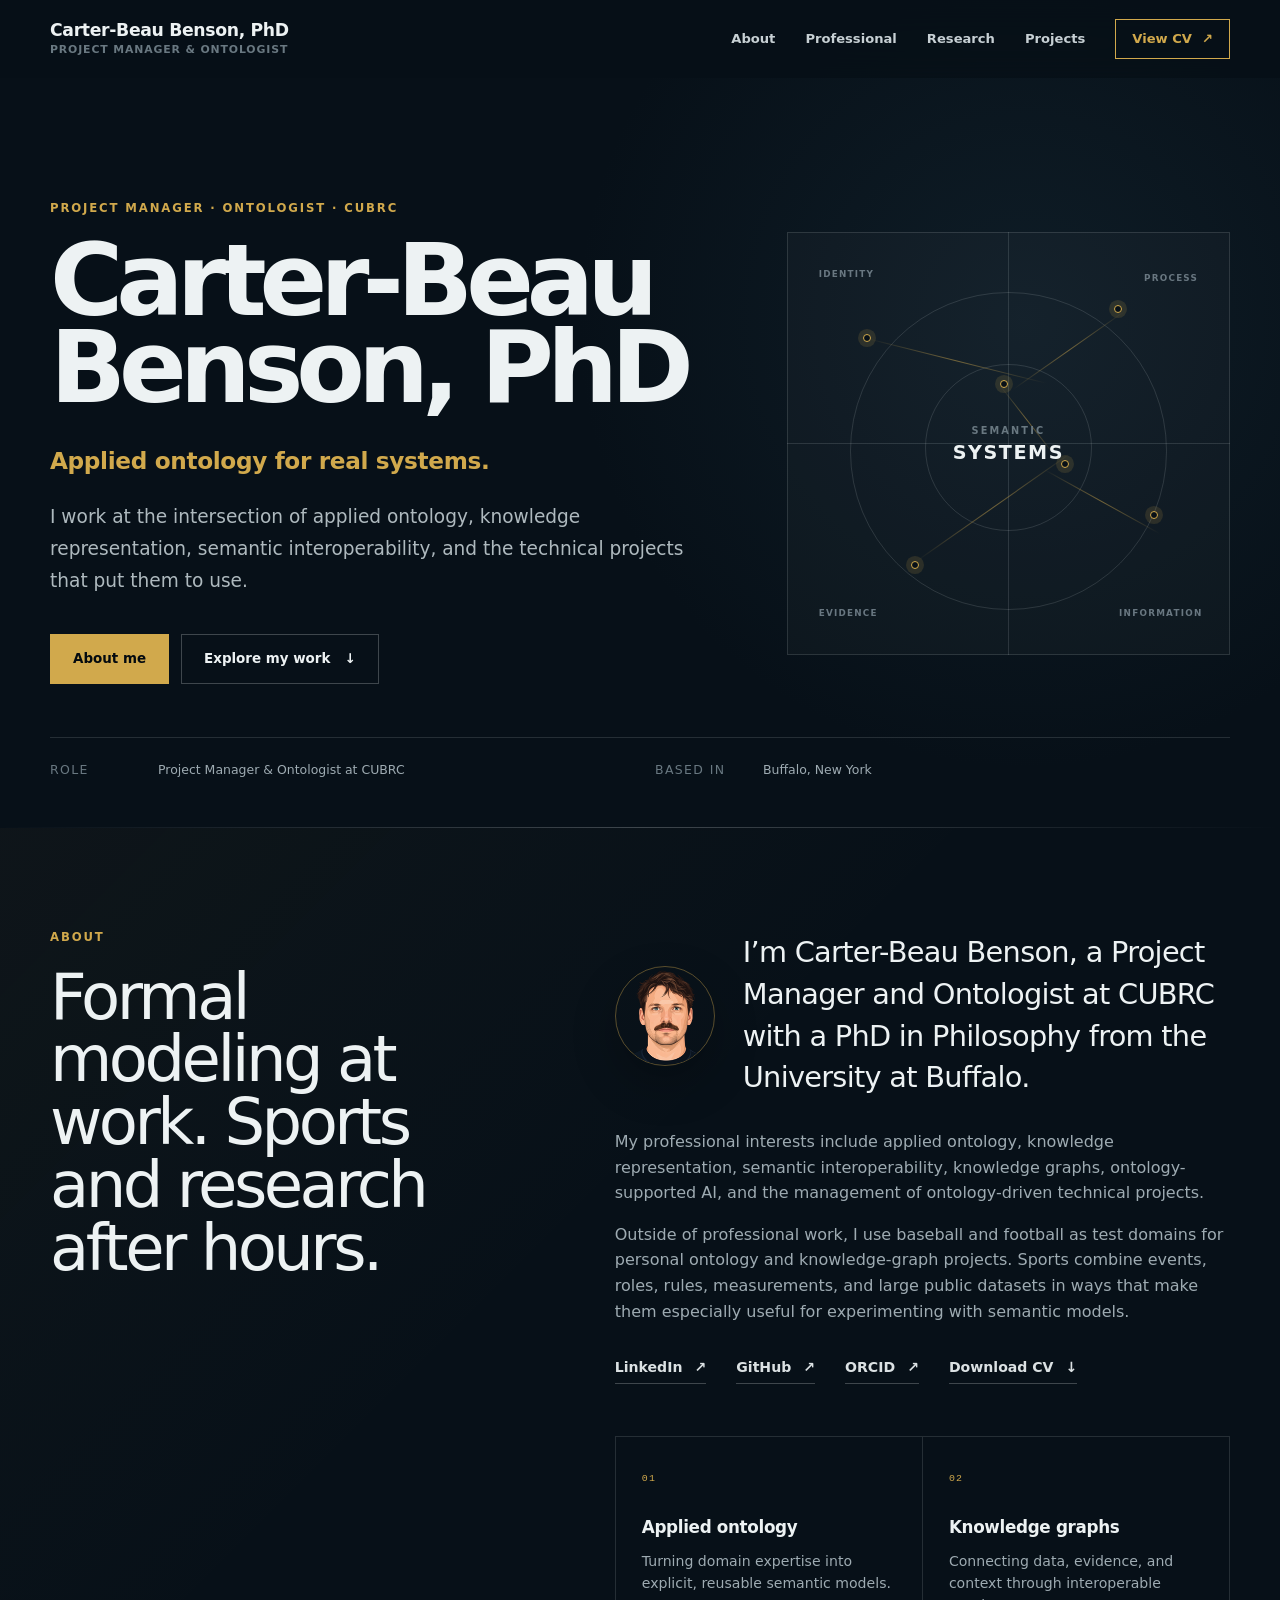
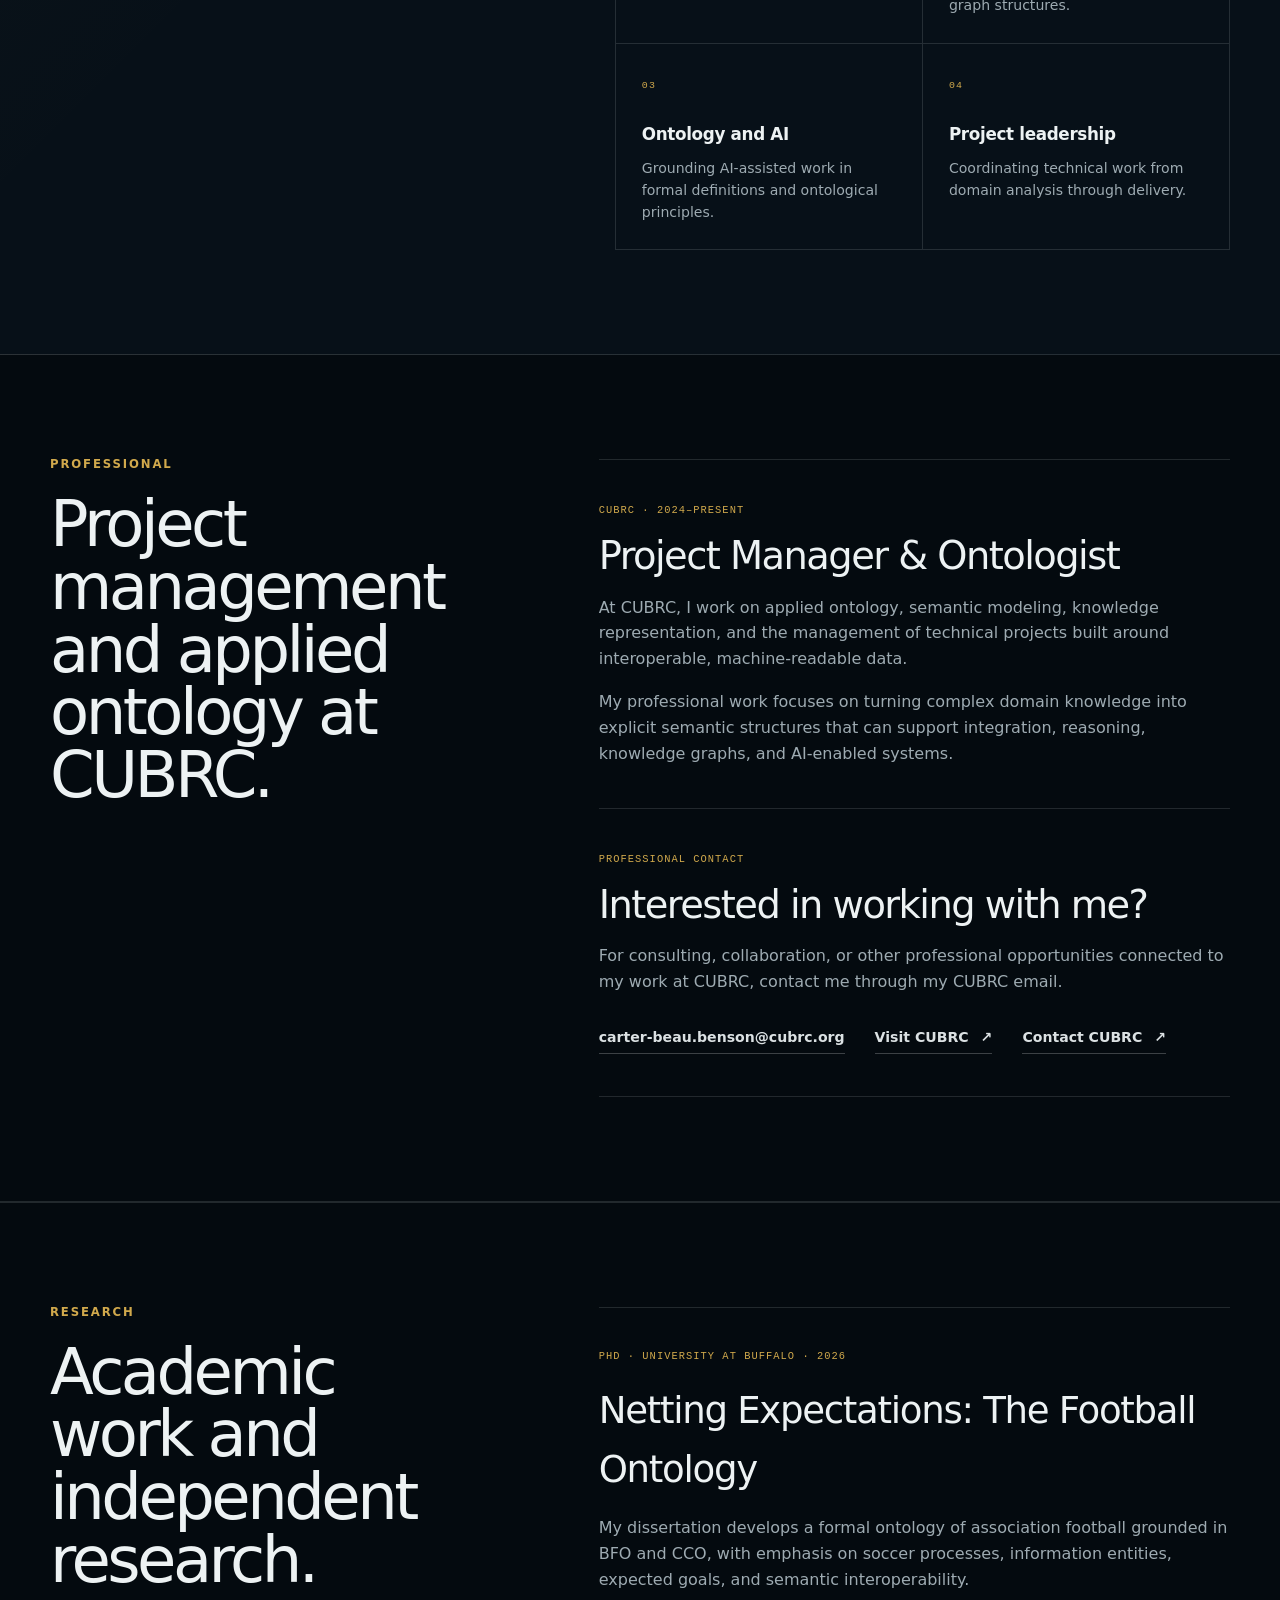
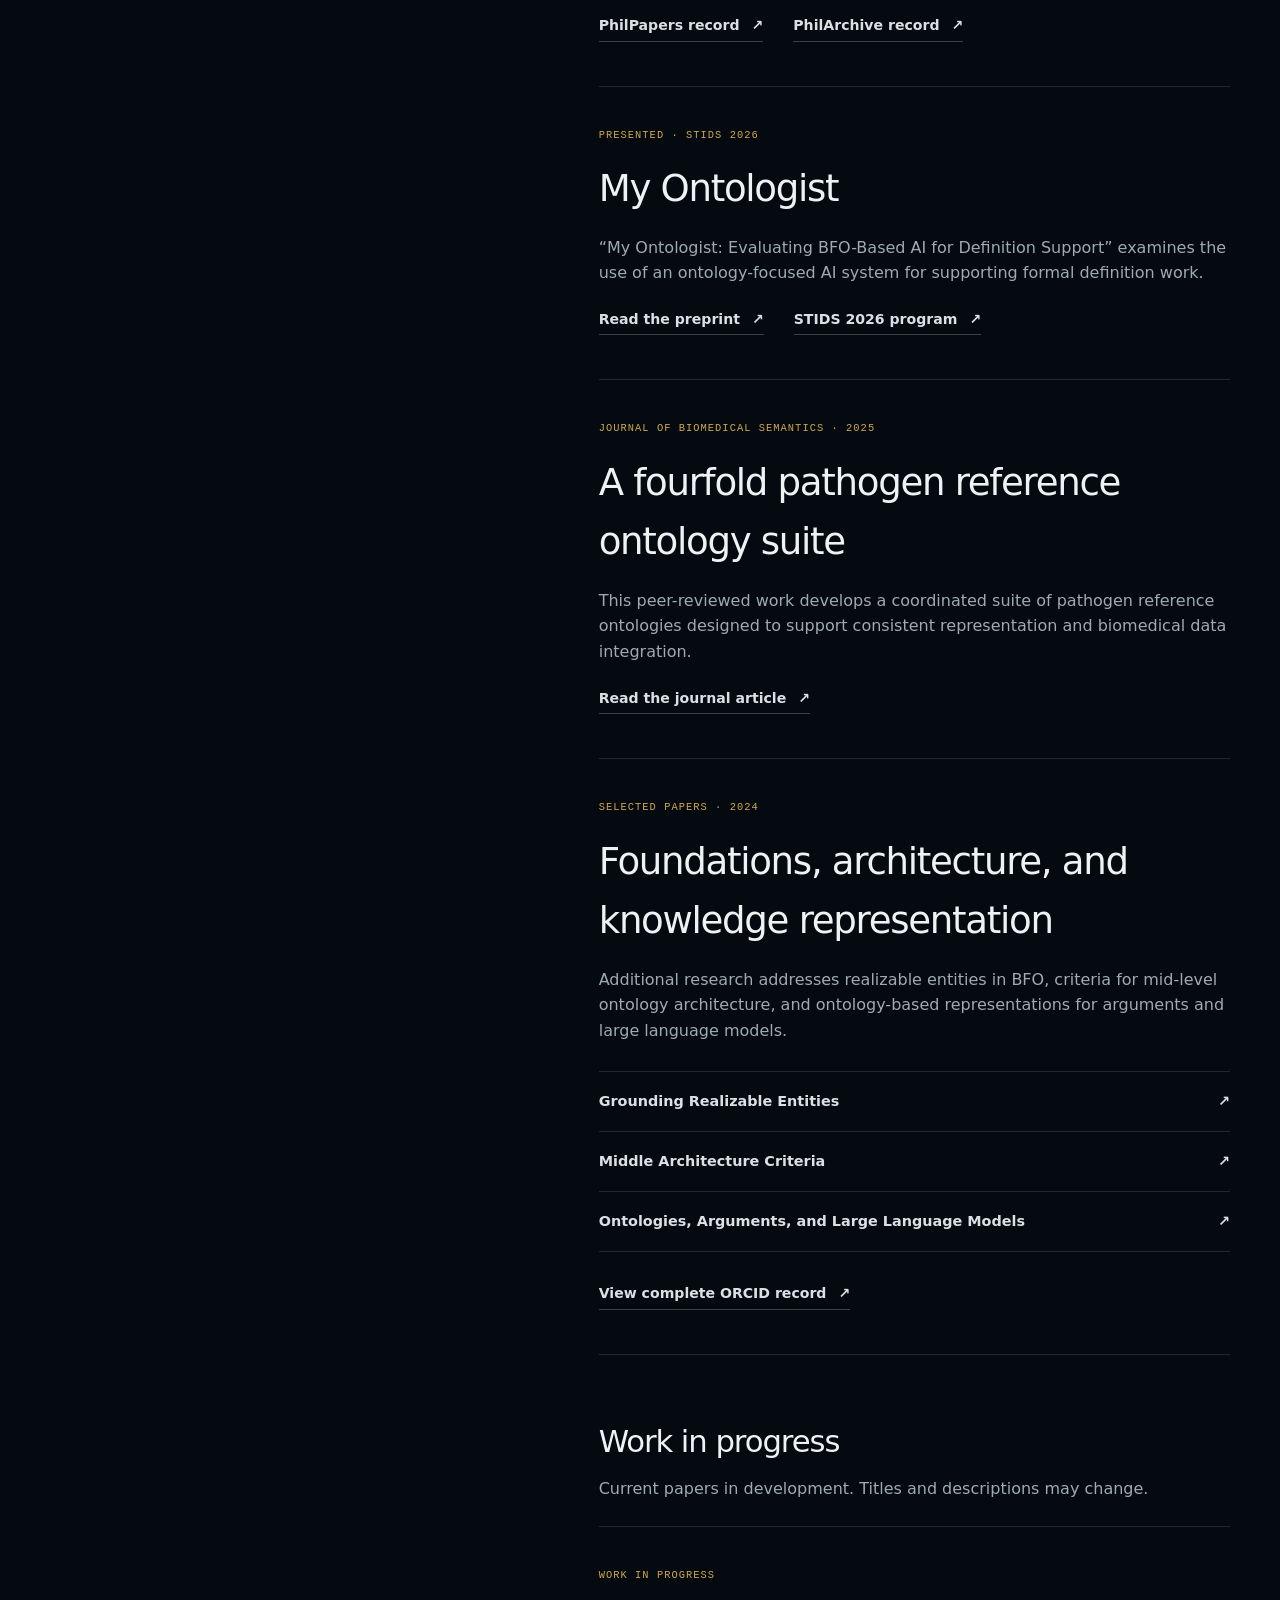
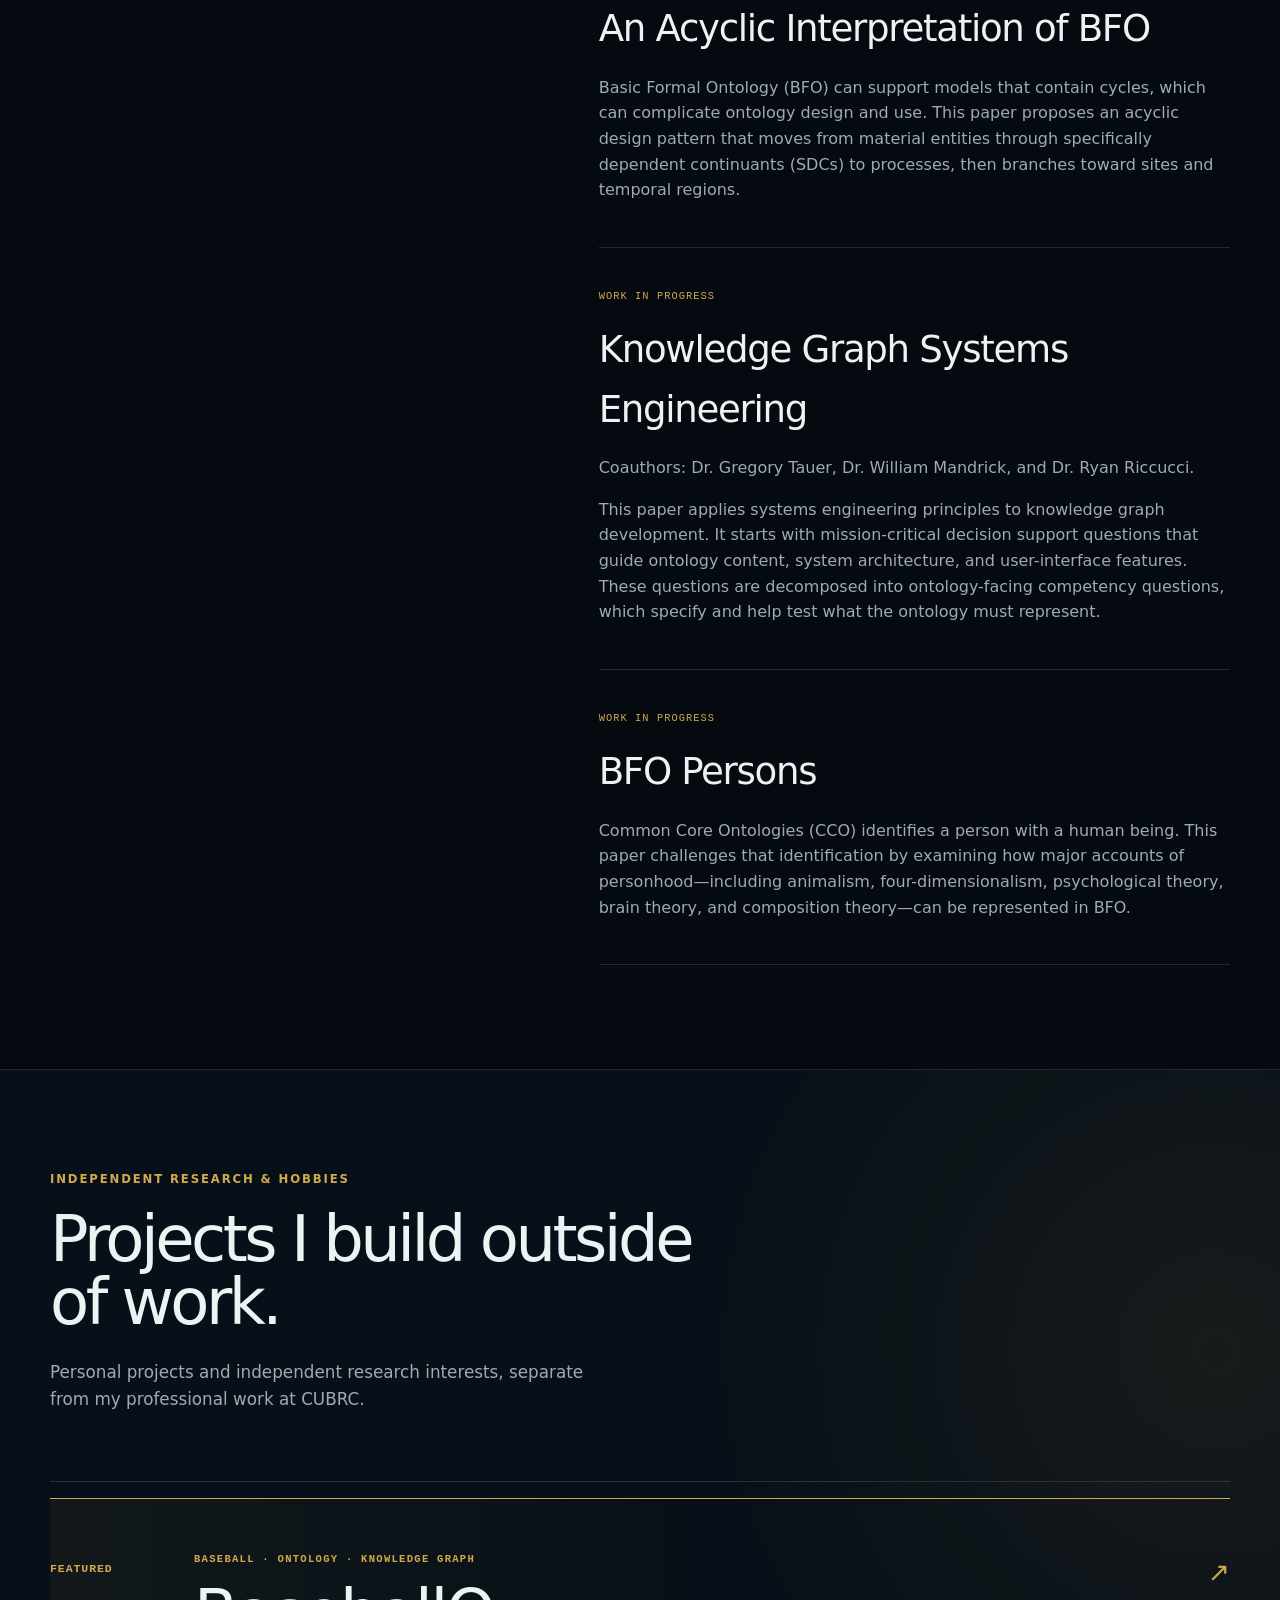
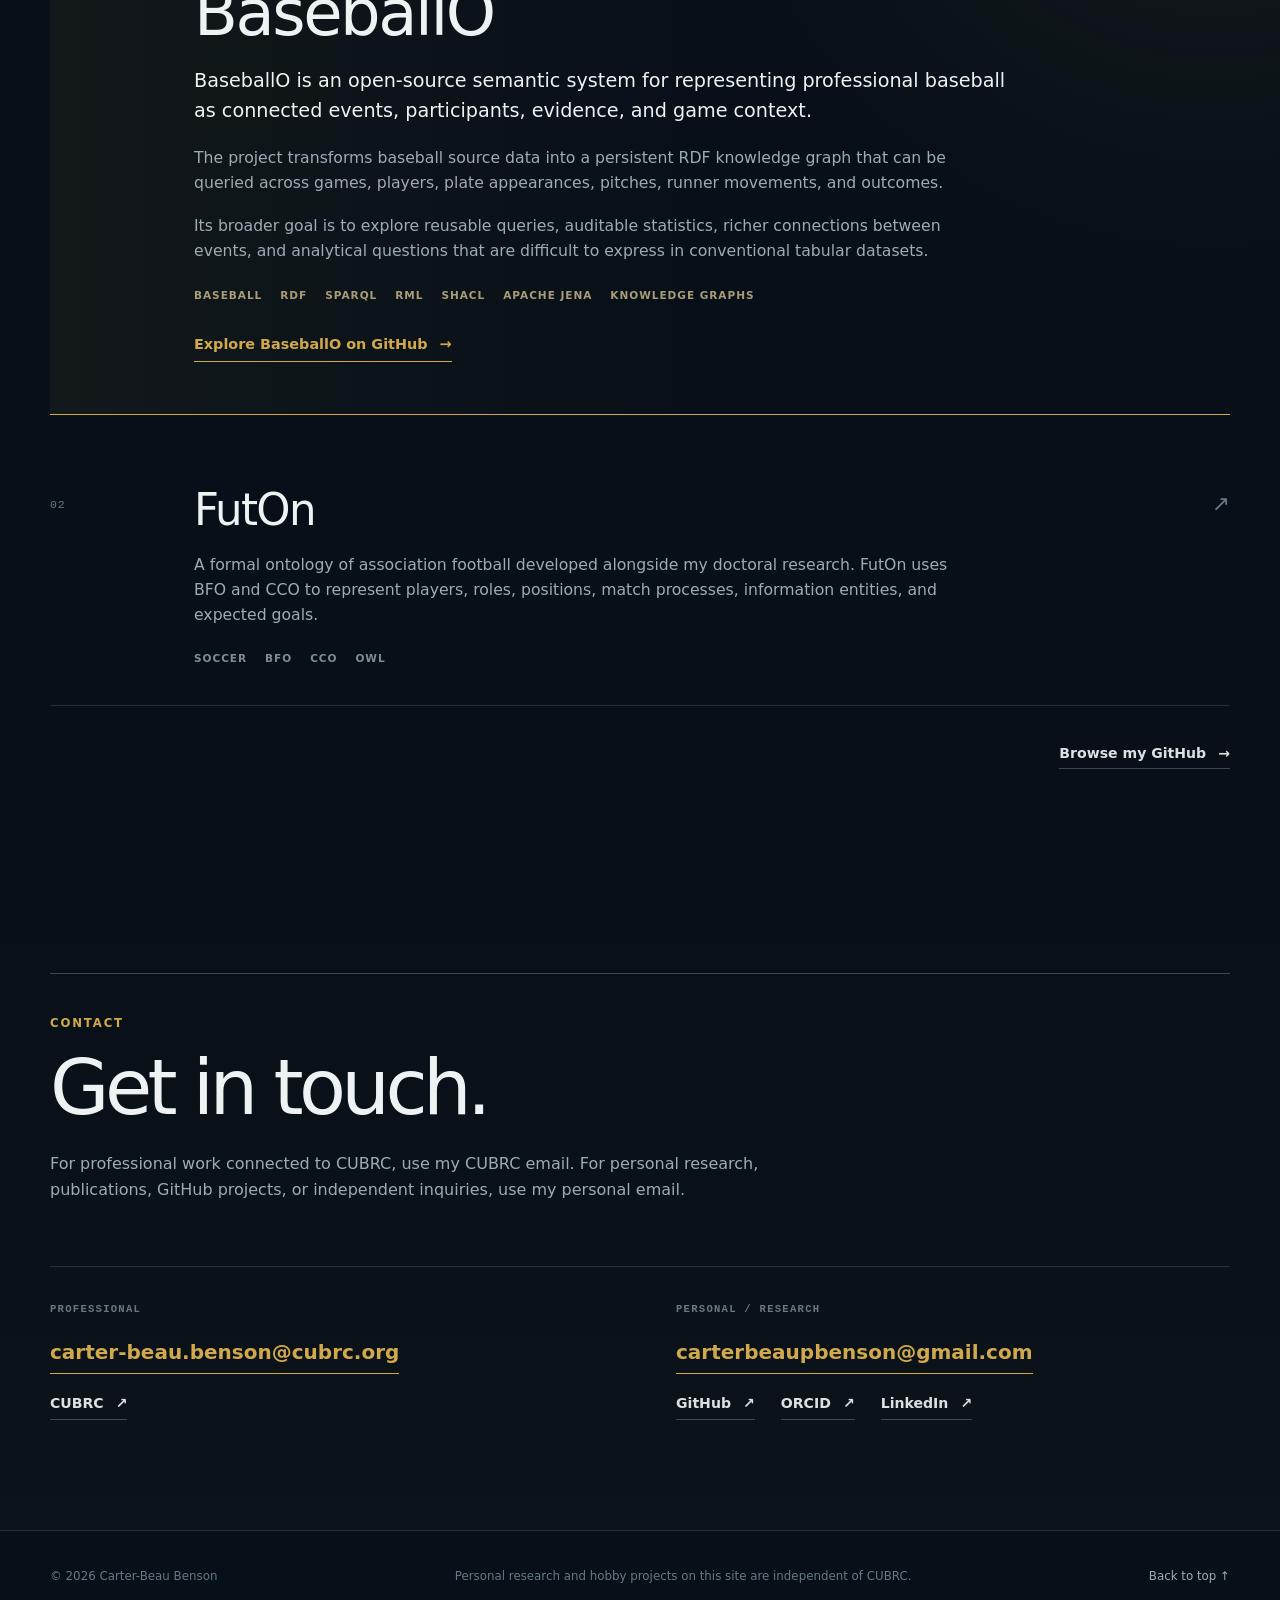
==== commit 96c8eb45: "Credit KGSE coauthors" ====
--- a/index.html
+++ b/index.html
@@ -342,6 +342,7 @@
             <article class="research-item reveal">
               <div class="research-meta">WORK IN PROGRESS</div>
               <h4>Knowledge Graph Systems Engineering</h4>
+              <p>Coauthors: Dr. Gregory Tauer, Dr. William Mandrick, and Dr. Ryan Riccucci.</p>
               <p>This paper applies systems engineering principles to knowledge graph development. It starts with mission-critical decision support questions that guide ontology content, system architecture, and user-interface features. These questions are decomposed into ontology-facing competency questions, which specify and help test what the ontology must represent.</p>
             </article>
 
